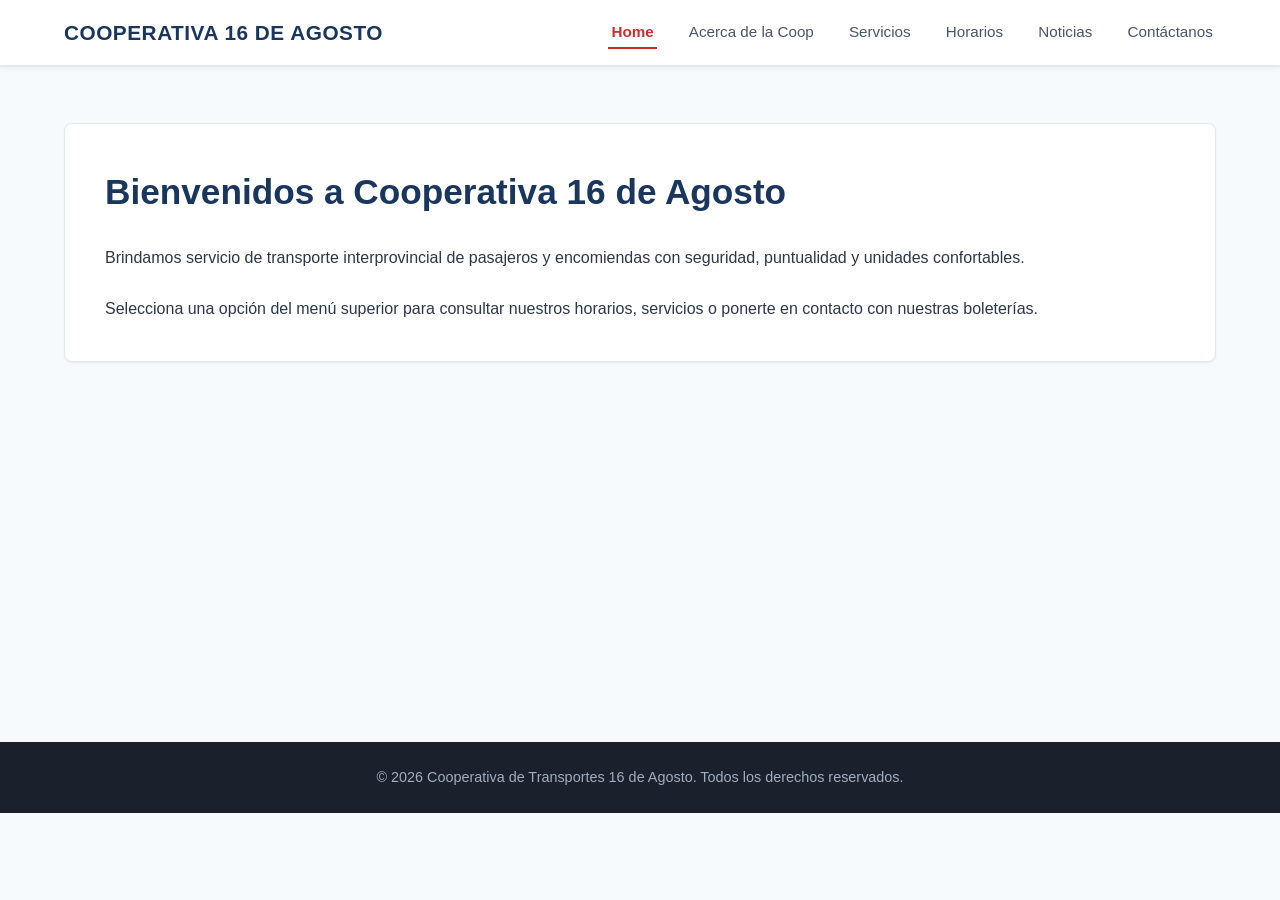
==== index.html @ feb8368e "primera version" ====
<!DOCTYPE html>
<html lang="es">
<head>
  <meta charset="UTF-8">
  <meta name="viewport" content="width=device-width, initial-scale=1.0">
  <title>Home | Cooperativa 16 de Agosto</title>
  <link rel="stylesheet" href="styles.css">
</head>
<body>

  <header class="barra-navegacion">
    <div class="contenedor nav-contenido">
      <div class="logo">
        <a href="index.html">COOPERATIVA 16 DE AGOSTO</a>
      </div>
      <nav class="menu-derecho">
        <ul>
          <li><a href="index.html" class="activo">Home</a></li>
          <li><a href="acerca.html">Acerca de la Coop</a></li>
          <li><a href="servicios.html">Servicios</a></li>
          <li><a href="horarios.html">Horarios</a></li>
          <li><a href="noticias.html">Noticias</a></li>
          <li><a href="contacto.html">Contáctanos</a></li>
        </ul>
      </nav>
    </div>
  </header>

  <main class="pagina-contenido">
    <div class="contenedor">
      <div class="tarjeta-blanca">
        <h1 class="titulo-pagina">Bienvenidos a Cooperativa 16 de Agosto</h1>
        <p>Brindamos servicio de transporte interprovincial de pasajeros y encomiendas con seguridad, puntualidad y unidades confortables.</p>
        <br>
        <p>Selecciona una opción del menú superior para consultar nuestros horarios, servicios o ponerte en contacto con nuestras boleterías.</p>
      </div>
    </div>
  </main>

  <footer>
    <div class="contenedor">
      <p>&copy; 2026 Cooperativa de Transportes 16 de Agosto. Todos los derechos reservados.</p>
    </div>
  </footer>

</body>
</html>
---- styles.css ----
* {
  margin: 0;
  padding: 0;
  box-sizing: border-box;
}

body {
  font-family: -apple-system, BlinkMacSystemFont, "Segoe UI", Roboto, Arial, sans-serif;
  color: #2d3748;
  background-color: #f7fafc;
  line-height: 1.6;
}

.contenedor {
  width: 90%;
  max-width: 1200px;
  margin: 0 auto;
}

/* Barra de navegación */
.barra-navegacion {
  background-color: #ffffff;
  border-bottom: 2px solid #e2e8f0;
  box-shadow: 0 2px 4px rgba(0, 0, 0, 0.04);
}

.nav-contenido {
  display: flex;
  justify-content: space-between;
  align-items: center;
  padding: 1rem 0;
}

.logo a {
  font-size: 1.3rem;
  font-weight: 800;
  color: #1a365d;
  text-decoration: none;
  letter-spacing: 0.5px;
}

.menu-derecho ul {
  display: flex;
  list-style: none;
  gap: 1.8rem;
  align-items: center;
}

.menu-derecho a {
  text-decoration: none;
  color: #4a5568;
  font-size: 0.95rem;
  font-weight: 500;
  padding: 0.4rem 0.2rem;
  border-bottom: 2px solid transparent;
  transition: all 0.2s ease;
}

.menu-derecho a:hover {
  color: #c53030;
}

/* Marca la pestaña en la que el usuario está ubicado */
.menu-derecho a.activo {
  color: #c53030;
  border-bottom: 2px solid #c53030;
  font-weight: 700;
}

/* Área de contenido de cada página */
.pagina-contenido {
  padding: 3.5rem 0;
  min-height: 75vh;
}

.titulo-pagina {
  font-size: 2.2rem;
  color: #1a365d;
  margin-bottom: 1.5rem;
}

.tarjeta-blanca {
  background: #ffffff;
  padding: 2.5rem;
  border-radius: 8px;
  border: 1px solid #e2e8f0;
  box-shadow: 0 1px 3px rgba(0, 0, 0, 0.05);
}

/* Estilo para tablas de horarios */
.tabla-horarios {
  width: 100%;
  border-collapse: collapse;
  margin-top: 1.5rem;
}

.tabla-horarios th, .tabla-horarios td {
  padding: 0.85rem;
  text-align: left;
  border-bottom: 1px solid #e2e8f0;
}

.tabla-horarios th {
  background-color: #edf2f7;
  color: #2d3748;
}

/* Footer */
footer {
  background-color: #1a202c;
  color: #a0aec0;
  text-align: center;
  padding: 1.5rem 0;
  font-size: 0.9rem;
}
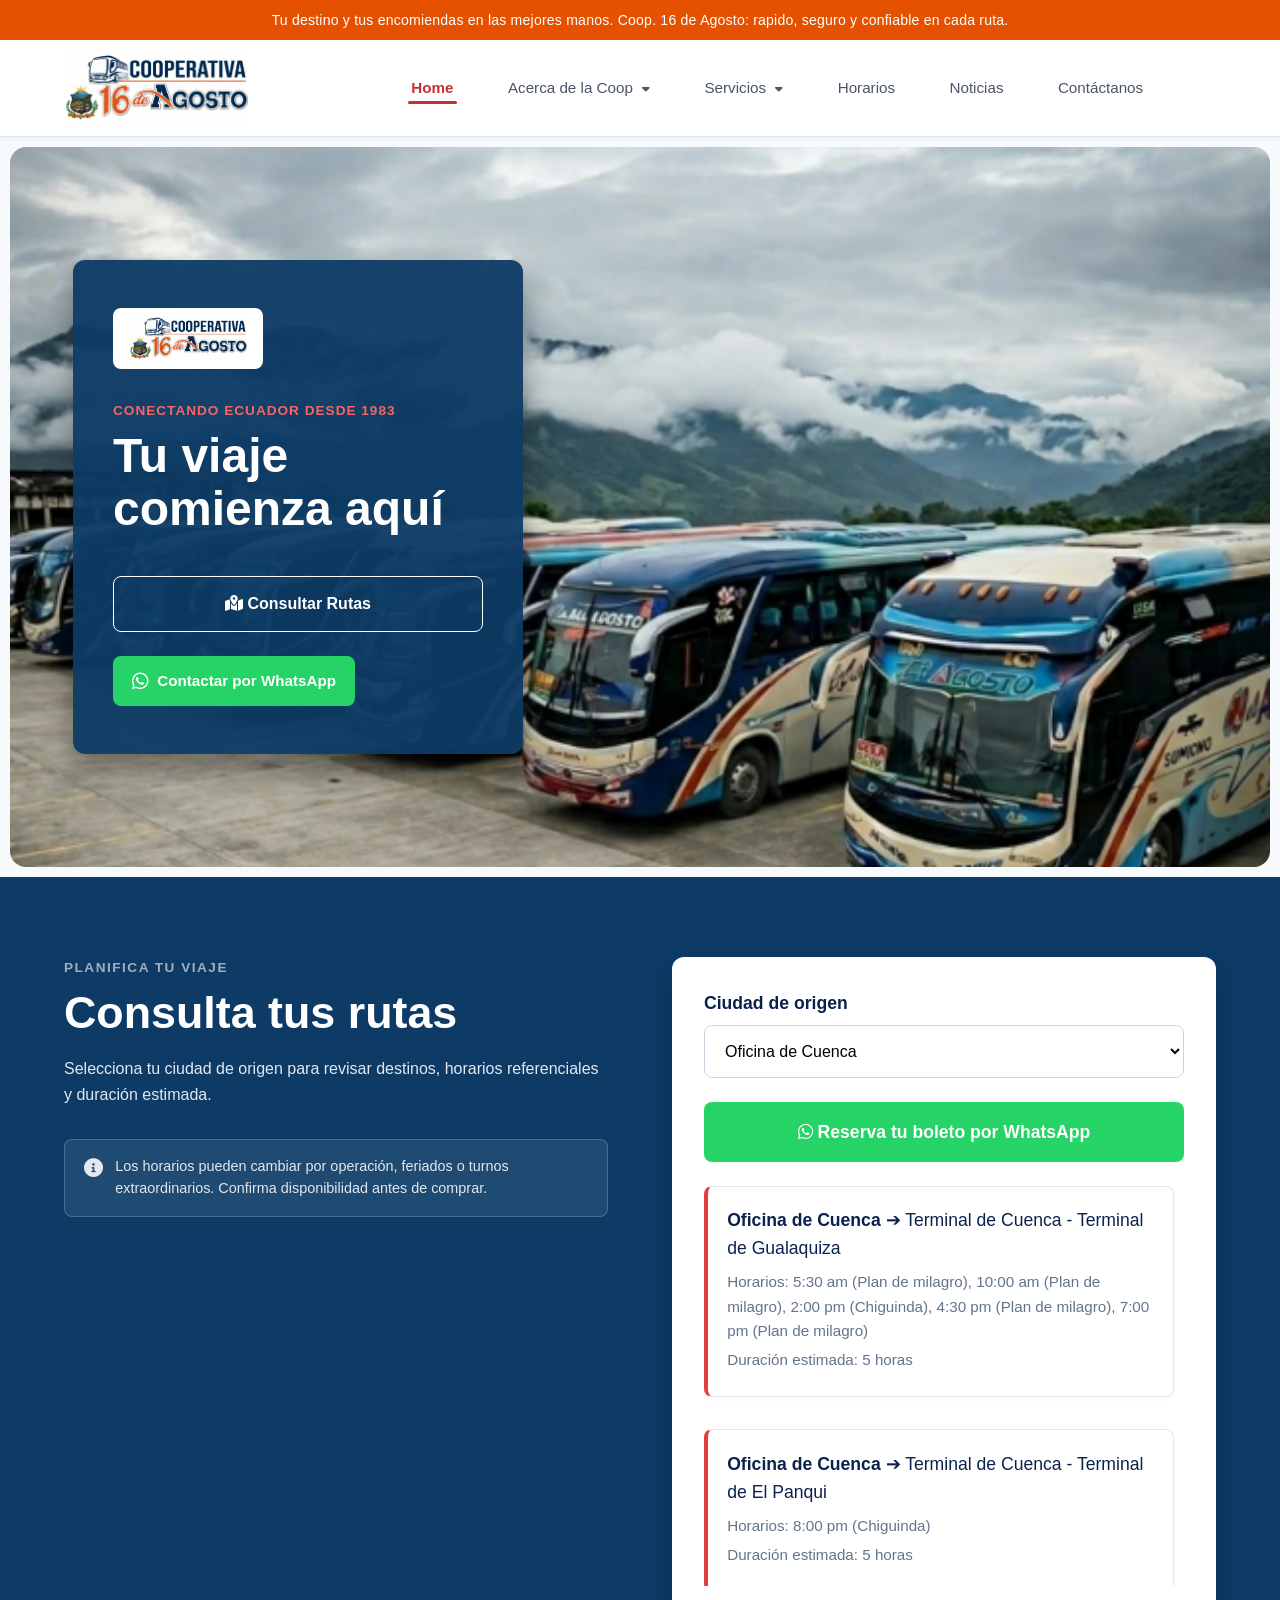
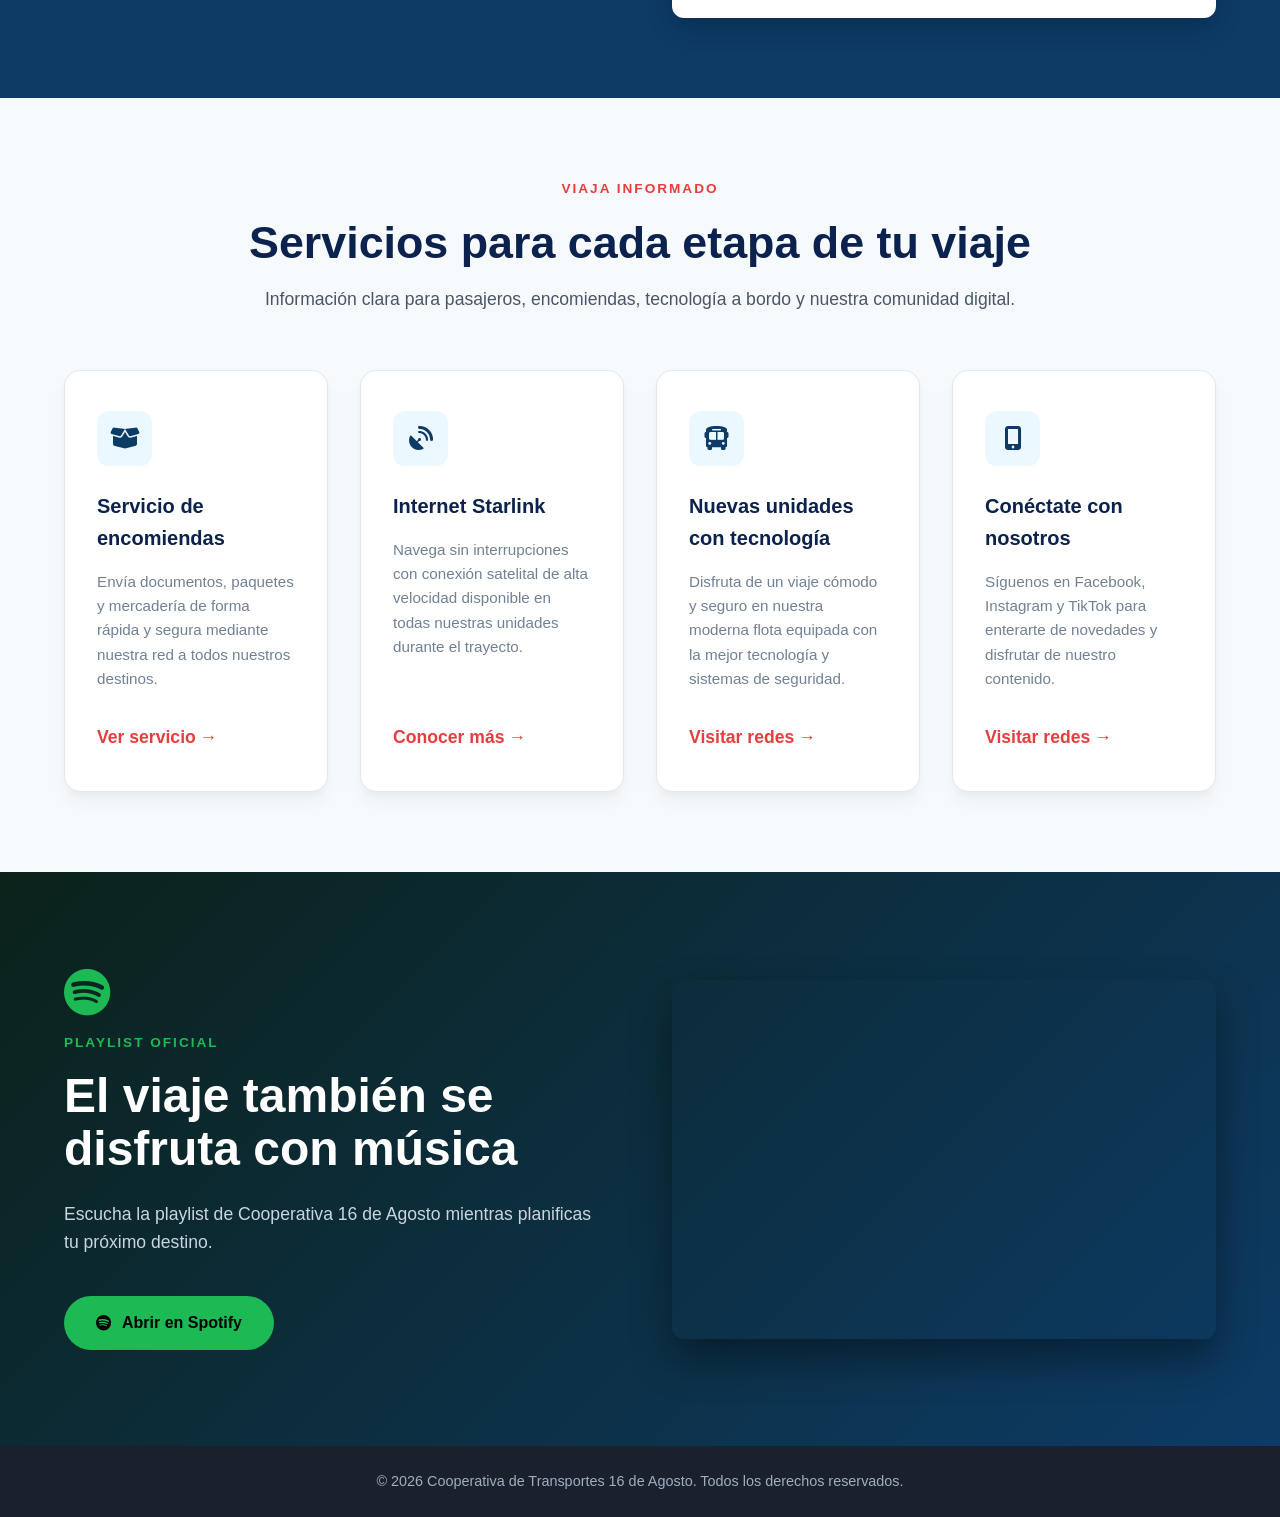
==== commit 650717f7: "Subiendo web completa" ====
--- a/index.html
+++ b/index.html
@@ -1,6 +1,8 @@
 <!DOCTYPE html>
 <html lang="es">
 <head>
+    <link rel="icon" type="image/png" href="img/favico 16 de agosto.png">
+  <link rel="stylesheet" href="https://cdnjs.cloudflare.com/ajax/libs/font-awesome/6.0.0/css/all.min.css">
   <meta charset="UTF-8">
   <meta name="viewport" content="width=device-width, initial-scale=1.0">
   <title>Home | Cooperativa 16 de Agosto</title>
@@ -8,34 +10,364 @@
 </head>
 <body>
 
-  <header class="barra-navegacion">
-    <div class="contenedor nav-contenido">
-      <div class="logo">
-        <a href="index.html">COOPERATIVA 16 DE AGOSTO</a>
-      </div>
-      <nav class="menu-derecho">
-        <ul>
-          <li><a href="index.html" class="activo">Home</a></li>
-          <li><a href="acerca.html">Acerca de la Coop</a></li>
-          <li><a href="servicios.html">Servicios</a></li>
-          <li><a href="horarios.html">Horarios</a></li>
-          <li><a href="noticias.html">Noticias</a></li>
-          <li><a href="contacto.html">Contáctanos</a></li>
-        </ul>
-      </nav>
+  <!-- ================= ENCABEZADO ================= -->
+  <header>
+    <!-- Bloque 1: Franja anaranjada con el lema -->
+    <div class="barra-lema">
+      <div class="contenedor">
+        <p>Tu destino y tus encomiendas en las mejores manos. Coop. 16 de Agosto: rapido, seguro y confiable en cada ruta.</p>
+      </div>
+    </div>
+
+    <!-- Bloque 2: Logotipo, botón celular y menú -->
+    <div class="barra-navegacion">
+      <div class="contenedor nav-contenido">
+        
+        <!-- Logotipo -->
+        <div class="marca">
+          <a href="index.html" class="enlace-marca">
+            <img src="img/logotipo 16 de agosto .png" alt="Logotipo Cooperativa 16 de Agosto" class="logo-img">
+          </a>
+        </div>
+
+        <!-- Botón de menú hamburguesa (Oculto en PC, visible en celular) -->
+        <button class="menu-hamburguesa" id="btn-menu">
+          <i class="fa-solid fa-bars"></i>
+        </button>
+        
+        <!-- Menú a la derecha -->
+        <nav class="menu-derecho">
+          <ul>
+            <li><a href="index.html" class="activo">Home</a></li>
+            
+            <li class="item-desplegable">
+              <a href="#">Acerca de la Coop <i class="fa-solid fa-caret-down" style="font-size: 0.8em; margin-left: 5px;"></i></a>
+              <ul class="sub-menu">
+                <li><a href="acerca.html">Nuestra historia</a></li>
+                <li><a href="redes.html">Nuestras redes sociales</a></li>
+              </ul>
+            </li>
+            
+            <li class="item-desplegable">
+              <a href="#">Servicios <i class="fa-solid fa-caret-down" style="font-size: 0.8em; margin-left: 5px;"></i></a>
+              <ul class="sub-menu">
+                <li><a href="encomiendas.html">Encomiendas</a></li>
+              </ul>
+            </li>
+
+            <li><a href="horarios.html">Horarios</a></li>
+            <li><a href="noticias.html">Noticias</a></li>
+            <li><a href="contacto.html">Contáctanos</a></li>
+          </ul>
+        </nav>
+
+      </div>
     </div>
   </header>
-
-  <main class="pagina-contenido">
+  <!-- ================= FIN DEL ENCABEZADO ================= -->
+
+  <!-- contenido de la pagina home -->
+
+
+<!-- contenido de la pagina home -->
+  <!-- Sección Hero (Fondo e imagen) -->
+  <section class="seccion-hero">
     <div class="contenedor">
-      <div class="tarjeta-blanca">
-        <h1 class="titulo-pagina">Bienvenidos a Cooperativa 16 de Agosto</h1>
-        <p>Brindamos servicio de transporte interprovincial de pasajeros y encomiendas con seguridad, puntualidad y unidades confortables.</p>
-        <br>
-        <p>Selecciona una opción del menú superior para consultar nuestros horarios, servicios o ponerte en contacto con nuestras boleterías.</p>
-      </div>
-    </div>
-  </main>
+      <div class="tarjeta-oscura">
+        <!-- Caja blanca con el logo -->
+        <div class="caja-logo">
+          <img src="img/logotipo 16 de agosto .png" alt="Logotipo Coop 16 de Agosto">
+        </div>
+        
+        <!-- Textos -->
+        <p class="texto-rojo">CONECTANDO ECUADOR DESDE 1983</p>
+        <h1 class="titulo-blanco">Tu viaje comienza aquí</h1>
+        
+        <!-- Botones -->
+         <div class="botones-accion">
+          
+          
+  <a href="horarios.html" class="boton-rutas">
+    <i class="fa-solid fa-map-location-dot"></i> Consultar Rutas
+  </a>
+  <a href="https://wa.me/+593939040601" class="boton-whatsapp" target="_blank">
+    <i class="fa-brands fa-whatsapp"></i> Contactar por WhatsApp
+  </a>
+</div>
+</section>
+
+<!-- SECCIÓN CONSULTA DE RUTAS -->
+  <section class="seccion-consulta">
+    <div class="contenedor fila-consulta">
+      
+      <!-- Columna Izquierda: Textos -->
+      <div class="columna-texto">
+        <p class="subtitulo-viaje">PLANIFICA TU VIAJE</p>
+        <h2 class="titulo-consulta">Consulta tus rutas</h2>
+        <p class="descripcion-consulta">Selecciona tu ciudad de origen para revisar destinos, horarios referenciales y duración estimada.</p>
+        
+        <div class="caja-alerta">
+          <i class="fa-solid fa-circle-info"></i>
+          <p>Los horarios pueden cambiar por operación, feriados o turnos extraordinarios. Confirma disponibilidad antes de comprar.</p>
+        </div>
+      </div>
+
+      <!-- Columna Derecha: Tarjeta Blanca Interactiva -->
+   <div class="columna-tarjeta">
+   <div class="tarjeta-blanca-rutas">
+    <label for="origen" class="label-origen">Ciudad de origen</label>
+    
+    <!-- Se añadieron los "value" cortos a cada opción -->
+    <select id="origen" class="select-origen">
+      <option value="cuenca">Oficina de Cuenca</option>
+      <option value="gualaquiza">Oficina de Gualaquiza</option>
+      <option value="gualaceo">Oficina de Gualaceo</option>
+      <option value="elpangui">Oficina de El pangui</option>
+      <option value="loja">Oficina de Loja</option>
+      <option value="limon">Oficina de Limon</option>
+      <option value="macas">Oficina de Macas</option>
+      <option value="sanjuanbosco">Oficina de San Juan Bosco</option>
+    </select>
+
+    <!-- Botón único de WhatsApp -->
+    <a href="https://wa.me/+593939040601" class="boton-reserva-wa" target="_blank">
+      <i class="fa-brands fa-whatsapp"></i> Reserva tu boleto por WhatsApp
+    </a>
+
+    <!-- Contenedor con Scroll para las rutas -->
+    <div class="lista-rutas-scroll">
+      
+      <!-- Se añadió data-origen="cuenca" para que coincida con el select -->
+      <div class="item-ruta" data-origen="cuenca">
+        <p class="ruta-destino"><strong>Oficina de Cuenca</strong> ➔ Terminal de Cuenca - Terminal de Gualaquiza</p>
+        <p class="ruta-detalle">Horarios: 5:30 am (Plan de milagro), 10:00 am (Plan de milagro), 2:00 pm (Chiguinda), 4:30 pm (Plan de milagro), 7:00 pm (Plan de milagro) </p>
+        <p class="ruta-detalle">Duración estimada: 5 horas</p>
+      </div>
+
+      <div class="item-ruta" data-origen="cuenca">
+        <p class="ruta-destino"><strong>Oficina de Cuenca</strong> ➔ Terminal de Cuenca - Terminal de El Panqui</p>
+        <p class="ruta-detalle">Horarios: 8:00 pm (Chiguinda) </p>
+        <p class="ruta-detalle">Duración estimada: 5 horas</p>
+      </div>
+
+      <div class="item-ruta" data-origen="gualaquiza">
+        <p class="ruta-destino"><strong>Oficina de Gualaquiza</strong> ➔ Terminal de Gualaquiza - Terminal de Cuenca </p>
+        <p class="ruta-detalle">Horarios: 1:30am (Chiguinda), 2:30 am (Plan de milagro), 7:00 am (Plan de milagro), 2:00 pm (Chiguinda), 8:00 pm (Plan de milagro), 10:00 pm (Chiguinda)</p>
+        <p class="ruta-detalle">Duración estimada: 5 horas</p>
+      </div>
+
+      <div class="item-ruta" data-origen="gualaquiza">
+        <p class="ruta-destino"><strong>Oficina de Gualaquiza</strong> ➔ Terminal de Gualaquiza - Terminal de Macas </p>
+        <p class="ruta-detalle">Horarios: 00:00 am, 8:30 am, 2:00 pm</p>
+        <p class="ruta-detalle">Duración estimada: 6 horas</p>
+      </div>
+
+      <div class="item-ruta" data-origen="gualaceo">
+        <p class="ruta-destino"><strong>Oficina de Gualaceo</strong> ➔ Terminal de Gualaceo - Terminal de Cuenca </p>
+        <p class="ruta-detalle">Horarios: 11:00 am, 3:00 pm, 5:30 pm, 8:00 pm</p>
+        <p class="ruta-detalle">Duración estimada: 5 horas</p>
+      </div>
+
+       <div class="item-ruta" data-origen="gualaceo">
+        <p class="ruta-destino"><strong>Oficina de Gualaceo</strong> ➔ Terminal de Gualaceo - Terminal de El Panqui </p>
+        <p class="ruta-detalle">Horarios: 9:00 pm</p>
+        <p class="ruta-detalle">Duración estimada: 6 horas</p>
+      </div>
+
+      <div class="item-ruta" data-origen="elpangui">
+        <p class="ruta-destino"><strong>Oficina de El pangui</strong> ➔ Terminal de El Pangui - Terminal de Cuenca </p>
+        <p class="ruta-detalle">Horarios: 1:30 am, 7:00 pm</p>
+        <p class="ruta-detalle">Duración estimada: 6 horas</p>
+      </div>
+
+
+      
+
+      <div class="item-ruta" data-origen="limon">
+        <p class="ruta-destino"><strong>Oficina de Limon</strong> ➔ Terminal de Limon - Terminal de Gualaquiza </p>
+        <p class="ruta-detalle">Horarios: 10:40 am, 5:00 pm, 8:30 pm</p>
+        <p class="ruta-detalle">Duración estimada: 3 horas</p>
+      </div>
+
+      <div class="item-ruta" data-origen="limon">
+        <p class="ruta-destino"><strong>Oficina de Limon</strong> ➔ Terminal de Limon - Terminal de Macas </p>
+        <p class="ruta-detalle">Horarios: 11:15 am, 5:00 pm, 3:00 am</p>
+        <p class="ruta-detalle">Duración estimada: 3 horas</p>
+      </div>
+
+      <div class="item-ruta" data-origen="loja">
+        <p class="ruta-destino"><strong>Oficina de Loja (Alianza con la Cariamanga)</strong> ➔ Terminal de Loja - Terminal de El Panqui </p>
+        <p class="ruta-detalle">Horarios: 10:30 pm</p>
+        <p class="ruta-detalle">Duración estimada: 4 horas</p>
+      </div>
+
+      <div class="item-ruta" data-origen="loja">
+        <p class="ruta-destino"><strong>Oficina de Loja (Alianza con la Cariamanga)</strong> ➔ Terminal de Loja - Terminal de Gualaquiza </p>
+        <p class="ruta-detalle">Horarios: 10:30 pm</p>
+        <p class="ruta-detalle">Duración estimada: 4 horas</p>
+      </div>
+
+      <div class="item-ruta" data-origen="loja">
+        <p class="ruta-destino"><strong>Oficina de Loja (Alianza con la Cariamanga)</strong> ➔ Terminal de Loja - Terminal de Cuenca </p>
+        <p class="ruta-detalle">Horarios: 20h50, 23h50</p>
+        <p class="ruta-detalle">Duración estimada: 9:30 horas</p>
+      </div>
+
+      <div class="item-ruta" data-origen="macas">
+        <p class="ruta-destino"><strong>Oficina de Macas</strong> ➔ Terminal de Macas - Terminal de Gualaquiza </p>
+        <p class="ruta-detalle">Horarios: 7:30 am, 2:00 pm, 5:20 pm</p>
+        <p class="ruta-detalle">Duración estimada: 6 horas</p>
+      </div>
+
+      <div class="item-ruta" data-origen="sanjuanbosco">
+        <p class="ruta-destino"><strong>Oficina de San Juan Bosco</strong> ➔ San Juan Bosco - Terminal de Gualaquiza </p>
+        <p class="ruta-detalle">Horarios: ----------</p>
+        <p class="ruta-detalle">Duración estimada: 1:30 horas</p>
+      </div>
+
+      <div class="item-ruta" data-origen="sanjuanbosco">
+        <p class="ruta-destino"><strong>Oficina de San Juan Bosco</strong> ➔ San Juan Bosco - Terminal de Cuenca </p>
+        <p class="ruta-detalle">Horarios: ----------</p>
+        <p class="ruta-detalle">Duración estimada: 3:00 horas</p>
+      </div>
+
+      <div class="item-ruta" data-origen="sanjuanbosco">
+        <p class="ruta-destino"><strong>Oficina de San Juan Bosco</strong> ➔ San Juan Bosco - Terminal de Macas </p>
+        <p class="ruta-detalle">Horarios: ----------</p>
+        <p class="ruta-detalle">Duración estimada: 3:30 horas</p>
+      </div>
+
+    </div>
+  </div>
+</div>
+
+<!-- SCRIPT OBLIGATORIO: Pega esto justo antes de cerrar tu etiqueta </body> -->
+<script>
+  document.addEventListener("DOMContentLoaded", function() {
+    const selectOrigen = document.getElementById("origen");
+    const rutas = document.querySelectorAll(".item-ruta");
+
+    function filtrarRutas() {
+      const origenSeleccionado = selectOrigen.value;
+
+      rutas.forEach(ruta => {
+        if (ruta.getAttribute("data-origen") === origenSeleccionado) {
+          ruta.style.display = "block"; // Muestra si coincide
+        } else {
+          ruta.style.display = "none";  // Oculta si no coincide
+        }
+      });
+    }
+
+    // Escucha cada vez que el usuario cambia la opción
+    selectOrigen.addEventListener("change", filtrarRutas);
+
+    // Ejecuta el filtro inmediatamente al cargar la página
+    filtrarRutas();
+  });
+</script>
+            
+
+
+          </div>
+        </div>
+      </div>
+
+    </div>
+  </section>
+
+
+
+
+ <!-- ================= SECCIÓN SERVICIOS (VIAJA INFORMADO) ================= -->
+<section class="seccion-servicios">
+  <div class="contenedor">
+    <!-- Encabezado de la sección -->
+    <div class="cabecera-servicios">
+      <p class="subtitulo-rojo">VIAJA INFORMADO</p>
+      <h2 class="titulo-servicios">Servicios para cada etapa de tu viaje</h2>
+      <p class="descripcion-servicios">Información clara para pasajeros, encomiendas, tecnología a bordo y nuestra comunidad digital.</p>
+    </div>
+
+    <!-- Cuadrícula de tarjetas -->
+    <div class="grid-servicios">
+      
+      <!-- Tarjeta 1: Encomiendas -->
+      <div class="tarjeta-servicio">
+        <div class="icono-servicio"><i class="fa-solid fa-box-open"></i></div>
+        <h3>Servicio de encomiendas</h3>
+        <p>Envía documentos, paquetes y mercadería de forma rápida y segura mediante nuestra red a todos nuestros destinos.</p>
+        <a href="encomiendas.html" class="boton-rojo-servicio">Ver servicio</a>
+    
+      </div>
+
+      <!-- Tarjeta 2: Starlink -->
+      <div class="tarjeta-servicio">
+        <div class="icono-servicio"><i class="fa-solid fa-satellite-dish"></i></div>
+        <h3>Internet Starlink</h3>
+        <p>Navega sin interrupciones con conexión satelital de alta velocidad disponible en todas nuestras unidades durante el trayecto.</p>
+        
+        <a href="noticias.html#noticia-starlink" class="boton-rojo-servicio">Conocer más</a>
+      </div>
+
+      <!-- Tarjeta 3: Nuevas Unidades (Movida aquí) -->
+      <div class="tarjeta-servicio">
+        <div class="icono-servicio"><i class="fa-solid fa-bus"></i></div>
+        <h3>Nuevas unidades con tecnología</h3>
+        <p>Disfruta de un viaje cómodo y seguro en nuestra moderna flota equipada con la mejor tecnología y sistemas de seguridad.</p>
+         <a href="noticias.html#noticia-unidades" class="boton-rojo-servicio">Visitar redes</a>
+        
+      </div>
+
+      <!-- Tarjeta 4: Redes Sociales (Nueva) -->
+      <div class="tarjeta-servicio">
+        <div class="icono-servicio"><i class="fa-solid fa-mobile-screen-button"></i></div>
+        <h3>Conéctate con nosotros</h3>
+        <p>Síguenos en Facebook, Instagram y TikTok para enterarte de novedades y disfrutar de nuestro contenido.</p>
+       
+        <a href="redes.html" class="boton-rojo-servicio">Visitar redes</a>
+
+    
+      </div>
+
+    </div>
+  </div>
+</section>
+
+
+<!-- ================= SECCIÓN SPOTIFY ================= -->
+<section class="seccion-spotify">
+  <div class="contenedor fila-spotify">
+    
+    <!-- Columna Izquierda: Textos y Botón -->
+    <div class="columna-texto-spotify">
+      <div class="icono-spotify-logo">
+        <i class="fa-brands fa-spotify"></i>
+      </div>
+      <p class="subtitulo-spotify">PLAYLIST OFICIAL</p>
+      <h2 class="titulo-spotify">El viaje también se disfruta con música</h2>
+      <p class="descripcion-spotify">Escucha la playlist de Cooperativa 16 de Agosto mientras planificas tu próximo destino.</p>
+      
+      <!-- Botón que abre la app de Spotify con tu enlace -->
+      <a href="https://open.spotify.com/playlist/7rHKawb6hHMxAVEXjq1lJp?si=BYV1knT6TQ6KBLG0qXdbyA&utm_source=whatsapp&pi=he08XvxWTeC04" class="boton-spotify" target="_blank">
+        <i class="fa-brands fa-spotify"></i> Abrir en Spotify
+      </a>
+    </div>
+
+    <!-- Columna Derecha: Reproductor Integrado con tu Playlist -->
+    <div class="columna-reproductor">
+      <iframe style="border-radius:12px" src="https://open.spotify.com/embed/playlist/7rHKawb6hHMxAVEXjq1lJp?utm_source=generator" width="100%" height="352" frameBorder="0" allowfullscreen="" allow="autoplay; clipboard-write; encrypted-media; fullscreen; picture-in-picture" loading="lazy"></iframe>
+    </div>
+  </div>
+</section>
+
+  </div>
+</section>
+
+
+
+
+  <!-- pie de pagina ) -->
 
   <footer>
     <div class="contenedor">
@@ -43,5 +375,39 @@
     </div>
   </footer>
 
+
+
+
+ 
+
+  <!-- Script para el Menú Hamburguesa y Submenús -->
+  <script>
+    // 1. Lógica del menú hamburguesa principal
+    const btnMenu = document.getElementById('btn-menu');
+    const menu = document.querySelector('.menu-derecho ul'); // Aseguramos que seleccione la lista correcta
+
+    btnMenu.addEventListener('click', () => {
+      menu.classList.toggle('mostrar-menu');
+    });
+
+    // 2. NUEVO: Lógica de los submenús (Acerca de, Servicios)
+    const enlacesDesplegables = document.querySelectorAll('.item-desplegable > a');
+
+    enlacesDesplegables.forEach(enlace => {
+      enlace.addEventListener('click', function(e) {
+        // Esto evita que al tocar el link con "#" la pantalla salte hacia arriba
+        e.preventDefault(); 
+        
+        // Busca la sub-lista que le pertenece a este botón
+        const subMenu = this.nextElementSibling;
+        
+        // La muestra o la oculta
+        subMenu.classList.toggle('mostrar-submenu');
+      });
+    });
+  </script>
+
+
+
 </body>
 </html>
--- a/styles.css
+++ b/styles.css
@@ -17,32 +17,66 @@
   margin: 0 auto;
 }
 
-/* Barra de navegación */
+/* =========================================
+   BLOQUE 1: Franja Anaranjada con el Lema
+   ========================================= */
+.barra-lema {
+  background-color: #e65100; /* Color anaranjado */
+  color: #ffffff;
+  text-align: center;
+  padding: 0.55rem 1rem;
+  font-size: 0.88rem;
+  font-weight: 500;
+  letter-spacing: 0.2px;
+}
+
+/* =========================================
+   BLOQUE 2: Barra de Navegación Blanca
+   ========================================= */
 .barra-navegacion {
   background-color: #ffffff;
-  border-bottom: 2px solid #e2e8f0;
+  border-bottom: 1px solid #e2e8f0;
   box-shadow: 0 2px 4px rgba(0, 0, 0, 0.04);
+  position: sticky;
+  top: 0;
+  z-index: 1000;
 }
 
 .nav-contenido {
   display: flex;
-  justify-content: space-between;
+  justify-content: flex-start; /* Agrupa los elementos a la izquierda */
+  gap: 160px; /* Ajusta este número si quieres el menú más cerca o más lejos */
   align-items: center;
-  padding: 1rem 0;
-}
-
-.logo a {
-  font-size: 1.3rem;
-  font-weight: 800;
-  color: #1a365d;
+  padding: 0.8rem 0;
+}
+
+
+/* Logotipo + Nombre de la empresa a la izquierda */
+.marca .enlace-marca {
+  display: flex;
+  align-items: center;
+  gap: 1rem;
   text-decoration: none;
+}
+
+.logo-img {
+  height: 70px; /* Aumentamos de 48px a 70px */
+  width: auto;
+  object-fit: contain;
+}
+
+.nombre-coop {
+  font-size: 1.35rem;
+  font-weight: 900;
+  color: #0d3b66; /* Azul marino oscuro */
   letter-spacing: 0.5px;
 }
 
+/* Menú de enlaces a la derecha */
 .menu-derecho ul {
   display: flex;
   list-style: none;
-  gap: 1.8rem;
+  gap: 3rem;
   align-items: center;
 }
 
@@ -51,23 +85,35 @@
   color: #4a5568;
   font-size: 0.95rem;
   font-weight: 500;
-  padding: 0.4rem 0.2rem;
-  border-bottom: 2px solid transparent;
+  padding: 0.5rem 0.2rem;
   transition: all 0.2s ease;
-}
-
-.menu-derecho a:hover {
-  color: #c53030;
-}
-
-/* Marca la pestaña en la que el usuario está ubicado */
+  position: relative;
+}
+
+/* Efecto hover y enlace activo en Rojo con subrayado */
+.menu-derecho a:hover,
 .menu-derecho a.activo {
-  color: #c53030;
-  border-bottom: 2px solid #c53030;
+  color: #c53030; /* Rojo */
   font-weight: 700;
 }
 
-/* Área de contenido de cada página */
+.menu-derecho a.activo::after {
+  content: "";
+  position: absolute;
+  bottom: 0;
+  left: 0;
+  width: 100%;
+  height: 3px;
+  background-color: #c53030; /* Subrayado rojo */
+  border-radius: 2px;
+}
+
+
+
+
+/* =========================================
+   Contenido y Secciones
+   ========================================= */
 .pagina-contenido {
   padding: 3.5rem 0;
   min-height: 75vh;
@@ -87,7 +133,7 @@
   box-shadow: 0 1px 3px rgba(0, 0, 0, 0.05);
 }
 
-/* Estilo para tablas de horarios */
+/* Tabla para la página de horarios */
 .tabla-horarios {
   width: 100%;
   border-collapse: collapse;
@@ -112,4 +158,1815 @@
   text-align: center;
   padding: 1.5rem 0;
   font-size: 0.9rem;
-}+}
+
+
+
+
+
+
+/* Ocultar el botón en computadoras */
+.menu-hamburguesa {
+  display: none;
+  background: none;
+  border: none;
+  font-size: 2rem;
+  color: #0b224e;
+  cursor: pointer;
+}
+
+
+
+/* =========================================
+   SECCIÓN HERO (Fondo y Tarjeta Principal)
+   ========================================= */
+   
+.seccion-hero {
+  /* Imagen de fondo */
+  background-image: url('img/full buses fondo.png');
+  background-size: cover; 
+  background-position: center;
+  background-repeat: no-repeat;
+  
+  /* 1. Solución para que ruede hacia abajo con el resto de la página */
+  background-attachment: scroll; 
+
+  /* 2. Efecto de "cuadro" al límite de la pantalla */
+  margin: 10px; /* Crea el margen sutil alrededor de toda la imagen */
+  border-radius: 16px; /* Redondea las esquinas del cuadro de fondo */
+  overflow: hidden; /* Asegura que la imagen no se salga de las curvas */
+  
+  /* 3. Escala y alineación interna */
+  min-height: 80vh; 
+  display: flex;
+  align-items: center;
+}
+  
+
+.tarjeta-oscura {
+  background-color: rgba(13, 59, 102, 0.95); /* Azul oscuro de la marca casi sólido */
+  padding: 3rem 2.5rem;
+  border-radius: 12px;
+  max-width: 450px;
+  box-shadow: 0 15px 30px rgba(0,0,0,0.4);
+}
+
+.caja-logo {
+  background-color: #ffffff;
+  display: inline-block;
+  padding: 8px 16px;
+  border-radius: 8px;
+  margin-bottom: 1.5rem;
+}
+
+.caja-logo img {
+  height: 45px;
+  width: auto;
+  display: block;
+}
+
+.texto-rojo {
+  color: #f56565; /* Letra roja */
+  font-weight: 700;
+  font-size: 0.85rem;
+  letter-spacing: 1px;
+  margin-bottom: 0.5rem;
+}
+
+.titulo-blanco {
+  color: #ffffff;
+  font-size: 3rem;
+  line-height: 1.1;
+  margin-bottom: 2.5rem;
+}
+
+.botones-accion {
+  display: flex;
+  flex-direction: column; /* Coloca un botón debajo del otro */
+  gap: 1rem;
+}
+
+.boton-rutas {
+  background-color: transparent;
+  color: #ffffff;
+  text-align: center;
+  padding: 0.9rem;
+  border: 1px solid #ffffff;
+  border-radius: 8px;
+  text-decoration: none;
+  font-weight: 600;
+  transition: 0.2s;
+}
+
+.boton-rutas:hover {
+  background-color: #ffffff;
+  color: #0d3b66;
+}
+
+.boton-whatsapp {
+  background-color: #25D366; /* Verde oficial de WhatsApp */
+  color: #ffffff;
+  text-align: center;
+  padding: 0.9rem;
+  border-radius: 8px;
+  text-decoration: none;
+  font-weight: 600;
+  transition: 0.2s;
+}
+
+.boton-whatsapp:hover {
+  background-color: #1ebe57;
+}
+
+/* =========================================
+   SECCIÓN CONSULTA DE RUTAS
+   ========================================= */
+.seccion-consulta {
+  background-color: #0d3b66; /* Azul oscuro corporativo */
+  padding: 5rem 0;
+  color: #ffffff;
+}
+
+.fila-consulta {
+  display: flex;
+  justify-content: space-between;
+  align-items: flex-start;
+  gap: 4rem;
+  flex-wrap: wrap;
+}
+
+.columna-texto {
+  flex: 1;
+  min-width: 300px;
+}
+
+.subtitulo-viaje {
+  font-size: 0.85rem;
+  font-weight: 700;
+  letter-spacing: 1.5px;
+  color: #a0aec0;
+  margin-bottom: 0.5rem;
+}
+
+.titulo-consulta {
+  font-size: 2.8rem;
+  font-weight: 800;
+  margin-bottom: 1rem;
+  line-height: 1.2;
+}
+
+.descripcion-consulta {
+  font-size: 1rem;
+  margin-bottom: 2rem;
+  color: #e2e8f0;
+}
+
+.caja-alerta {
+  background-color: rgba(255, 255, 255, 0.08);
+  border: 1px solid rgba(255, 255, 255, 0.2);
+  border-radius: 8px;
+  padding: 1rem 1.2rem;
+  display: flex;
+  gap: 12px;
+  font-size: 0.9rem;
+  line-height: 1.5;
+  color: #e2e8f0;
+}
+
+.caja-alerta i {
+  font-size: 1.2rem;
+  margin-top: 2px;
+}
+
+/* --- Tarjeta Blanca Derecha --- */
+.columna-tarjeta {
+  flex: 1;
+  min-width: 320px;
+  max-width: 650px;
+}
+
+.tarjeta-blanca-rutas {
+  background-color: #ffffff;
+  border-radius: 12px;
+  padding: 2rem;
+  box-shadow: 0 10px 25px rgba(0,0,0,0.2);
+  color: #2d3748;
+}
+
+.label-origen {
+  display: block;
+  font-size: 0.9rem;
+  font-weight: 700;
+  margin-bottom: 0.5rem;
+  color: #1a202c;
+}
+
+.select-origen {
+  width: 100%;
+  padding: 0.8rem;
+  border: 1px solid #cbd5e0;
+  border-radius: 6px;
+  font-size: 1rem;
+  margin-bottom: 1.5rem;
+  outline: none;
+  font-family: inherit;
+}
+
+/* Botón Exclusivo de WhatsApp */
+.boton-reserva-wa {
+  display: flex;
+  justify-content: center;
+  align-items: center;
+  gap: 10px;
+  background-color: #25D366;
+  color: #ffffff;
+  padding: 0.9rem;
+  border-radius: 6px;
+  text-decoration: none;
+  font-weight: 700;
+  font-size: 1rem;
+  margin-bottom: 1.5rem;
+  transition: 0.2s;
+  width: 100%;
+}
+
+.boton-reserva-wa:hover {
+  background-color: #1ebe57;
+}
+
+/* Contenedor con Scroll para la lista */
+.lista-rutas-scroll {
+  max-height: 300px; /* Altura máxima antes de que aparezca el scroll */
+  overflow-y: auto;  /* Activa el scroll vertical */
+  padding-right: 10px;
+  display: flex;
+  flex-direction: column;
+  gap: 1rem;
+}
+
+/* Personalización del diseño del Scrollbar */
+.lista-rutas-scroll::-webkit-scrollbar {
+  width: 6px;
+}
+.lista-rutas-scroll::-webkit-scrollbar-track {
+  background: #f7fafc; 
+  border-radius: 10px;
+}
+.lista-rutas-scroll::-webkit-scrollbar-thumb {
+  background: #cbd5e0; 
+  border-radius: 10px;
+}
+
+.item-ruta {
+  border: 1px solid #e2e8f0;
+  border-radius: 8px;
+  padding: 1.2rem;
+  background-color: #f7fafc;
+}
+
+.ruta-destino {
+  font-size: 0.95rem;
+  margin-bottom: 0.5rem;
+  color: #2d3748;
+}
+
+.ruta-detalle {
+  font-size: 0.85rem;
+  color: #718096;
+  margin-bottom: 0.2rem;
+}
+
+.columna-servicios {
+  flex: 0 0 240px; /* Tamaño fijo reducido */
+  min-width: 200px; /* Anula el límite ancho anterior */
+  max-width: 240px; /* Obliga a mantener el tamaño pequeño */
+  background-color: #e2e8f0; 
+  padding: 2rem 1.5rem; /* Menos espacio en blanco adentro */
+  border-radius: 12px;
+  border-left: 5px solid #e53e3e; 
+  align-self: flex-start; /* Evita que el cuadro se estire hacia abajo */
+}
+
+
+.columna-futuro {
+  flex: 1; 
+  min-width: 320px;
+}
+
+
+
+/* =========================================
+   SECCIÓN SERVICIOS (VIAJA INFORMADO)
+   ========================================= */
+.seccion-servicios {
+  background-color: #f7fafc; /* Fondo gris/azulado muy claro como en la imagen */
+  padding: 5rem 0;
+  text-align: center;
+}
+
+.cabecera-servicios {
+  margin-bottom: 3.5rem;
+}
+
+.subtitulo-rojo {
+  color: #e53e3e; /* Rojo vibrante */
+  font-size: 0.85rem;
+  font-weight: 800;
+  text-transform: uppercase;
+  letter-spacing: 2px;
+  margin-bottom: 1rem;
+}
+
+.titulo-servicios {
+  color: #0b224e; /* Azul oscuro corporativo */
+  font-size: 2.8rem;
+  font-weight: 900;
+  margin-bottom: 1rem;
+  line-height: 1.2;
+}
+
+.descripcion-servicios {
+  color: #4a5568;
+  font-size: 1.1rem;
+}
+
+/* Sistema de cuadrícula para las 4 tarjetas */
+.grid-servicios {
+  display: grid;
+  grid-template-columns: repeat(auto-fit, minmax(250px, 1fr));
+  gap: 2rem;
+  text-align: left; /* Alinea el texto de cada tarjeta a la izquierda */
+}
+
+/* Diseño individual de cada cuadro blanco */
+.tarjeta-servicio {
+  background-color: #ffffff;
+  border-radius: 16px; /* Bordes bien redondeados */
+  padding: 2.5rem 2rem;
+  border: 1px solid #e2e8f0;
+  box-shadow: 0 4px 6px rgba(0, 0, 0, 0.02), 0 10px 15px rgba(0, 0, 0, 0.04);
+  display: flex;
+  flex-direction: column;
+  transition: transform 0.2s ease, box-shadow 0.2s ease;
+}
+
+.tarjeta-servicio:hover {
+  transform: translateY(-5px); /* Efecto sutil de salto al pasar el mouse */
+  box-shadow: 0 10px 20px rgba(0, 0, 0, 0.08);
+}
+
+/* Cuadrito de color para los iconos */
+.icono-servicio {
+  background-color: #ebf8ff; /* Fondo celeste claro */
+  color: #0d3b66; /* Color del icono */
+  width: 55px;
+  height: 55px;
+  border-radius: 12px;
+  display: flex;
+  justify-content: center;
+  align-items: center;
+  font-size: 1.5rem;
+  margin-bottom: 1.5rem;
+}
+
+.tarjeta-servicio h3 {
+  color: #0b224e;
+  font-size: 1.25rem;
+  margin-bottom: 1rem;
+  font-weight: 600;
+}
+
+.tarjeta-servicio p {
+  color: #718096;
+  font-size: 0.95rem;
+  line-height: 1.6;
+  margin-bottom: 2rem;
+  flex-grow: 1; /* Empuja el enlace siempre hacia abajo */
+}
+
+/* =========================================
+   BOTONES ROJOS (Texto grueso con flecha inyectada)
+   ========================================= */
+.boton-rojo-servicio {
+  background-color: transparent; 
+  color: #e53e3e; 
+  font-weight: 900; 
+  font-size: 1.1rem;
+  text-decoration: none;
+  display: inline-block;
+  padding: 0;
+  transition: all 0.3s ease;
+  box-shadow: none;
+}
+
+/* Inyecta la flecha al final del texto */
+.boton-rojo-servicio::after {
+  content: " \2192"; 
+  display: inline-block;
+  margin-left: 4px;
+  transition: transform 0.3s ease; /* Anima solo el movimiento de la flecha */
+}
+
+/* Cambia el color del texto al interactuar */
+.boton-rojo-servicio:hover {
+  color: #c53030; 
+  background-color: transparent;
+}
+
+/* Desliza la flecha hacia la derecha al interactuar */
+.boton-rojo-servicio:hover::after {
+  transform: translateX(8px); 
+}
+
+/* =========================================
+   SECCIÓN SPOTIFY
+   ========================================= */
+.seccion-spotify {
+  /* Fondo degradado: de un verde muy oscuro (estilo Spotify) hacia tu azul corporativo */
+  background: linear-gradient(135deg, #0b221a 0%, #0d3b66 100%); 
+  padding: 6rem 0;
+  color: #ffffff;
+}
+
+.fila-spotify {
+  display: flex;
+  justify-content: space-between;
+  align-items: center; /* Centra el texto y el reproductor verticalmente */
+  gap: 4rem;
+  flex-wrap: wrap;
+}
+
+.columna-texto-spotify {
+  flex: 1;
+  min-width: 300px;
+}
+
+.icono-spotify-logo i {
+  color: #1DB954; /* Verde oficial de Spotify */
+  font-size: 3rem;
+  margin-bottom: 1rem;
+}
+
+.subtitulo-spotify {
+  color: #1DB954;
+  font-size: 0.85rem;
+  font-weight: 800;
+  letter-spacing: 2px;
+  margin-bottom: 1rem;
+  text-transform: uppercase;
+}
+
+.titulo-spotify {
+  font-size: 3rem;
+  font-weight: 900;
+  line-height: 1.1;
+  margin-bottom: 1.5rem;
+}
+
+.descripcion-spotify {
+  font-size: 1.1rem;
+  color: #cbd5e0;
+  margin-bottom: 2.5rem;
+  line-height: 1.6;
+}
+
+/* Botón estilo píldora de Spotify */
+.boton-spotify {
+  background-color: #1DB954;
+  color: #000000;
+  font-weight: 800;
+  text-decoration: none;
+  padding: 0.9rem 2rem;
+  border-radius: 50px; 
+  display: inline-flex;
+  align-items: center;
+  gap: 10px;
+  font-size: 1rem;
+  transition: all 0.2s ease;
+}
+
+.boton-spotify:hover {
+  background-color: #1ed760; /* Verde más brillante al pasar el mouse */
+  transform: scale(1.05); /* Efecto de crecimiento característico de Spotify */
+}
+
+.columna-reproductor {
+  flex: 1;
+  min-width: 320px;
+  max-width: 550px; /* Controla el ancho máximo del reproductor */
+  box-shadow: 0 20px 40px rgba(0,0,0,0.4); /* Sombra para darle profundidad */
+  border-radius: 12px;
+}
+
+
+
+
+
+
+/* =========================================
+   PÁGINA: ACERCA DE LA COOP (HISTORIA)
+   ========================================= */
+.seccion-historia {
+  padding: 6rem 0;
+  background-color: #ffffff;
+}
+
+.layout-historia {
+  display: flex;
+  gap: 5rem; /* Espacio grande entre las fotos y el texto */
+  align-items: flex-start; /* Crucial para que funcione el efecto pegajoso */
+  flex-wrap: wrap; 
+}
+
+
+
+
+
+/* Columna Izquierda (Fotos) */
+.columna-imagenes {
+  flex: 1;
+  min-width: 320px;
+  display: flex;
+  flex-direction: column;
+  gap: 2rem; /* Espacio entre una foto y la de abajo */
+}
+
+
+.img-historia {
+  width: 80%; /* Reduce el ancho (puedes bajarlo a 70% o 60% si lo quieres más pequeño) */
+  max-height: 350px; /* Pone un límite de altura para que no se vea tan gigante hacia abajo */
+  object-fit: cover; /* Recorta los bordes sobrantes para que no se deforme ni se aplaste */
+  display: block; 
+  margin: 0 auto; /* Centra la imagen dentro de su columna */
+  
+  border-radius: 12px;
+  box-shadow: 0 10px 25px rgba(0,0,0,0.15); 
+  transition: transform 0.3s ease;
+}
+
+.img-historia:hover {
+  transform: scale(1.02); 
+}
+
+
+/* Columna Derecha (Texto) */
+.columna-texto {
+  flex: 1;
+  min-width: 320px;
+}
+
+/* Efecto Sticky: El texto se pega a 100px del techo al hacer scroll */
+.texto-pegajoso {
+  position: sticky;
+  top: 100px; 
+}
+
+.etiqueta-historia {
+  color: #e53e3e; /* Rojo vibrante */
+  font-weight: 800;
+  letter-spacing: 2px;
+  font-size: 0.95rem;
+  margin-bottom: 1rem;
+}
+
+.titulo-historia {
+  color: #0b224e; /* Azul corporativo */
+  font-size: 3rem;
+  line-height: 1.15;
+  font-weight: 900;
+  margin-bottom: 2rem;
+}
+
+.parrafo-historia {
+  color: #4a5568;
+  font-size: 1.15rem;
+  line-height: 1.7;
+  margin-bottom: 1.5rem;
+  text-align: justify; /* Hace que el bloque de texto se vea muy ordenado */
+}
+
+.parrafo-historia strong {
+  color: #0b224e;
+}
+
+
+
+
+
+
+
+
+
+/* =========================================
+   MENÚ DESPLEGABLE (DROPDOWN)
+   ========================================= */
+.item-desplegable {
+  position: relative;
+}
+
+/* Diseño del cuadro blanco del submenú */
+.sub-menu {
+  position: absolute;
+  top: 100%; 
+  left: 0;
+  background-color: #ffffff;
+  min-width: 240px; 
+  box-shadow: 0 8px 16px rgba(0, 0, 0, 0.1); 
+  border-radius: 4px;
+  border-top: 3px solid #e53e3e; 
+  
+  opacity: 0;
+  visibility: hidden;
+  transform: translateY(10px);
+  transition: all 0.3s ease;
+  z-index: 1000; 
+  
+  padding: 0.5rem 0;
+  list-style: none;
+  
+  /* Estas líneas juntan los elementos */
+  display: flex;
+  flex-direction: column;
+  gap: 0 !important; 
+}
+
+/* Mostrar el submenú al pasar el mouse */
+.item-desplegable:hover .sub-menu {
+  opacity: 1;
+  visibility: visible;
+  transform: translateY(0);
+}
+
+/* Quitar márgenes extra de los elementos de la lista */
+.sub-menu li {
+  display: block; 
+  margin: 0 !important; 
+  padding: 0 !important; 
+}
+
+/* Diseño del texto dentro del submenú */
+.sub-menu li a {
+  color: #0b224e !important; 
+  padding: 12px 20px !important;
+  font-size: 0.95rem;
+  font-weight: 500;
+  display: block;
+  transition: background-color 0.2s;
+  border: none !important; 
+}
+
+.sub-menu li a:hover {
+  background-color: #f7fafc; 
+  color: #e53e3e !important; 
+}
+
+
+/* Diseño del cuadro blanco del submenú */
+.sub-menu {
+  position: absolute;
+  top: 100%; /* Se coloca justo debajo del texto principal */
+  left: 0;
+  background-color: #ffffff;
+  min-width: 240px; /* Ancho del cuadro blanco */
+  box-shadow: 0 8px 16px rgba(0, 0, 0, 0.1); /* Sombra elegante */
+  border-radius: 4px;
+  border-top: 3px solid #e53e3e; /* Línea roja superior para combinar con tu diseño */
+  
+  /* Oculto por defecto con transición suave */
+  opacity: 0;
+  visibility: hidden;
+  transform: translateY(10px);
+  transition: all 0.3s ease;
+  z-index: 1000; /* Asegura que flote sobre el resto de la página */
+  
+  padding: 0.5rem 0;
+  list-style: none;
+
+  /* 👇 AGREGA ESTAS DOS LÍNEAS AQUÍ 👇 */
+  display: flex;
+  flex-direction: column;
+}
+
+/* =========================================
+   PÁGINA: REDES SOCIALES (Diseño de 3 cuadrados)
+   ========================================= */
+.seccion-redes {
+  padding: 6rem 0;
+  background-color: #f7fafc;
+}
+
+.cabecera-redes {
+  text-align: center;
+  max-width: 700px;
+  margin: 0 auto 4rem auto;
+}
+
+.centrado {
+  text-align: center;
+}
+
+/* Fuerza las 3 columnas exactas */
+.grid-redes {
+  display: grid;
+  grid-template-columns: repeat(3, 1fr);
+  gap: 2.5rem;
+}
+
+/* Diseño del cuadrado (tarjeta) */
+.tarjeta-red {
+  background-color: #ffffff;
+  border-radius: 12px;
+  padding: 3rem 2rem;
+  text-align: center;
+  box-shadow: 0 10px 25px rgba(0,0,0,0.05);
+  border-top: 4px solid #0d3b66; 
+  transition: transform 0.3s ease, box-shadow 0.3s ease;
+  display: flex;
+  flex-direction: column;
+  align-items: center;
+}
+
+.tarjeta-red:hover {
+  transform: translateY(-8px);
+  box-shadow: 0 15px 35px rgba(0,0,0,0.1);
+}
+
+/* Círculos de color para los iconos */
+.icono-red {
+  width: 70px;
+  height: 70px;
+  border-radius: 50%;
+  display: flex;
+  justify-content: center;
+  align-items: center;
+  font-size: 2rem;
+  color: #ffffff;
+  margin-bottom: 1.5rem;
+}
+
+.facebook { background-color: #1877F2; }
+.tiktok { background-color: #000000; }
+.instagram { background: linear-gradient(45deg, #f09433 0%, #e6683c 25%, #dc2743 50%, #cc2366 75%, #bc1888 100%); }
+
+.tarjeta-red h3 {
+  color: #0b224e;
+  font-size: 1.5rem;
+  margin-bottom: 1rem;
+}
+
+.tarjeta-red p {
+  color: #4a5568;
+  font-size: 1rem;
+  line-height: 1.6;
+  margin-bottom: 2rem;
+  flex-grow: 1;
+}
+
+
+
+
+/* =========================================
+   PÁGINA: ENCOMIENDAS
+   ========================================= */
+.pagina-encomiendas {
+  background-color: #ffffff;
+  padding-bottom: 6rem;
+}
+
+/* --- Sección Superior (Layout 50/50) --- */
+.intro-encomiendas {
+  display: flex;
+  gap: 4rem;
+  align-items: center;
+  padding: 5rem 0;
+  flex-wrap: wrap;
+}
+
+.columna-img-encomienda, .columna-texto-encomienda {
+  flex: 1;
+  min-width: 320px;
+}
+
+.img-encomienda-principal {
+  width: 100%;
+  border-radius: 12px;
+  box-shadow: 0 10px 25px rgba(0,0,0,0.1);
+  object-fit: cover;
+}
+
+/* --- Sección Inferior (Tarjetas Blancas) --- */
+.tipos-envio {
+  padding-top: 3rem;
+}
+
+.cabecera-tipos {
+  margin-bottom: 3rem;
+}
+
+/* Título más delgado y azul claro basado en tu imagen */
+.titulo-seccion-ligero {
+  color: #12406b;
+  font-size: 2.8rem;
+  font-weight: 400; 
+  margin-top: 0.5rem;
+}
+
+.grid-tipos-envio {
+  display: grid;
+  grid-template-columns: repeat(auto-fit, minmax(280px, 1fr));
+  gap: 2rem;
+}
+
+/* Diseño exacto de la tarjeta de encomienda */
+.tarjeta-tipo {
+  background-color: #ffffff;
+  border: 1px solid #e2e8f0; /* Borde gris muy sutil */
+  border-radius: 12px;
+  padding: 2.5rem 2rem;
+  transition: transform 0.2s ease, box-shadow 0.2s ease;
+}
+
+.tarjeta-tipo:hover {
+  transform: translateY(-5px);
+  box-shadow: 0 10px 20px rgba(0, 0, 0, 0.05);
+}
+
+.icono-tipo {
+  background-color: #f1f5f9; /* Fondo gris/celeste muy pálido */
+  color: #12406b;
+  width: 45px;
+  height: 45px;
+  border-radius: 10px;
+  display: flex;
+  justify-content: center;
+  align-items: center;
+  font-size: 1.2rem;
+  margin-bottom: 1.5rem;
+}
+
+.tarjeta-tipo h3 {
+  color: #12406b;
+  font-size: 1.3rem;
+  font-weight: 400; /* Letra no tan gruesa */
+  margin-bottom: 0.8rem;
+}
+
+.tarjeta-tipo p {
+  color: #64748b; /* Texto gris de la descripción */
+  font-size: 0.95rem;
+  line-height: 1.5;
+}
+
+
+
+
+/* =========================================
+   PÁGINA: HORARIOS (Diseño Completo)
+   ========================================= */
+.pagina-horarios {
+  padding: 6rem 0;
+  background-color: #ffffff;
+}
+
+.cabecera-horarios {
+  text-align: center;
+  max-width: 800px;
+  margin: 0 auto 3rem auto;
+}
+
+/* Imagen Principal (Arriba) */
+.imagen-destacada-horarios {
+  margin-bottom: 4rem;
+  border-radius: 12px;
+  overflow: hidden;
+  box-shadow: 0 10px 25px rgba(0,0,0,0.1);
+}
+
+.img-fluida {
+  width: 100%;
+  height: auto;
+  display: block;
+  max-height: 550px;
+  object-fit: cover;
+}
+
+/* Sección de Servicios y Espacio Futuro */
+.layout-servicios-bordo {
+  display: flex;
+  gap: 3rem;
+  margin-bottom: 5rem;
+  flex-wrap: wrap;
+}
+
+.columna-servicios {
+  flex: 1;
+  min-width: 320px;
+  background-color: #e2e8f0; /* Gris azulado muy claro */
+  padding: 3rem;
+  border-radius: 12px;
+  border-left: 5px solid #e53e3e; /* Línea roja de marca */
+}
+
+/* Espacio en blanco (invisible pero ocupa espacio) para el futuro */
+.columna-futuro {
+  flex: 1;
+  min-width: 320px;
+}
+
+/* Textos e íconos de los servicios */
+.titulo-servicios-bordo {
+  color: #0b224e;
+  font-size: 1.5rem;
+  margin-bottom: 0.5rem;
+  text-transform: uppercase;
+}
+
+.linea-separadora {
+  border: none;
+  border-top: 2px solid #a0aec0; /* Línea delgada como en tu imagen */
+  width: 60px;
+  margin-left: 0;
+  margin-bottom: 2rem;
+}
+
+.lista-servicios-bordo {
+  list-style: none;
+  padding: 0;
+}
+
+.lista-servicios-bordo li {
+  font-size: 1.15rem;
+  color: #1e293b;
+  margin-bottom: 1.2rem;
+  display: flex;
+  align-items: center;
+  gap: 15px;
+}
+
+.lista-servicios-bordo li i {
+  color: #0b224e; /* Íconos en azul oscuro */
+  font-size: 1.2rem;
+  width: 25px;
+  text-align: center;
+}
+
+/* Cuadrícula de 4 fotos (2 columnas, 2 filas) */
+.grid-imagenes-horarios {
+  display: grid;
+  grid-template-columns: repeat(2, 1fr);
+  gap: 2.5rem;
+}
+
+.img-horario {
+  width: 70%; /* Modifica este porcentaje (ej. 70%, 90%) para escalar la imagen */
+  max-width: 450px; /* Evita que se hagan gigantes en pantallas grandes */
+  margin: 0 auto; /* Mantiene las imágenes bien centradas */
+  height: auto;
+  border-radius: 12px;
+  box-shadow: 0 8px 20px rgba(0,0,0,0.1);
+  transition: transform 0.3s ease;
+  object-fit: cover;
+  display: block; /* Necesario para que el centrado funcione perfecto */
+}
+
+.img-horario:hover {
+  transform: scale(1.02);
+}
+
+/* Se adapta a celulares mostrando 1 sola columna */
+@media (max-width: 768px) {
+  .grid-imagenes-horarios {
+    grid-template-columns: 1fr;
+  }
+}
+
+
+/* =========================================
+   PÁGINA: CONTÁCTANOS (Tarjetas de Oficinas)
+   ========================================= */
+.pagina-contacto {
+  padding: 6rem 0;
+  background-color: #f7fafc;
+}
+
+.cabecera-contacto {
+  text-align: center;
+  max-width: 700px;
+  margin: 0 auto 4rem auto;
+}
+
+.grid-oficinas {
+  display: grid;
+  grid-template-columns: repeat(auto-fit, minmax(340px, 1fr));
+  gap: 2rem;
+}
+
+/* Diseño del cuadrado general */
+.tarjeta-oficina {
+  background-color: #faf5e4e3;
+  border-radius: 12px;
+  padding: 2.5rem 2rem;
+  box-shadow: 0 10px 25px rgba(0,0,0,0.05);
+  border-top: 4px solid #0d3b66; 
+  transition: transform 0.3s ease;
+}
+
+.tarjeta-oficina:hover {
+  transform: translateY(-5px);
+  box-shadow: 0 15px 30px rgba(0,0,0,0.1);
+}
+
+.titulo-oficina {
+  color: #0b224e;
+  font-size: 1.3rem;
+  margin-bottom: 1rem;
+}
+
+.linea-oficina {
+  border: none;
+  border-top: 1px solid #e2e8f0;
+  margin-bottom: 1.5rem;
+}
+
+/* Layout para oficinas con 2 columnas (Teléfono y Celular) */
+.layout-dual {
+  display: flex;
+  justify-content: space-between;
+  gap: 1.5rem;
+}
+
+.columna-info {
+  display: flex;
+  flex-direction: column;
+  flex: 1;
+}
+
+/* Layout para oficinas con 1 sola columna (Solo Celular) */
+.columna-unica {
+  display: flex;
+  flex-direction: column;
+}
+
+/* Estilos de los textos internos */
+.etiqueta-info {
+  color: #64748b;
+  font-size: 0.9rem;
+  font-weight: 600;
+  text-transform: uppercase;
+  margin-bottom: 0.3rem;
+}
+
+.dato-info {
+  color: #1e293b;
+  font-size: 1.1rem;
+  font-weight: 500;
+  margin-bottom: 1rem;
+}
+
+/* Botón de WhatsApp */
+.boton-whatsapp {
+  display: inline-flex;
+  align-items: center;
+  gap: 0.5rem;
+  background-color: #25D366; /* Color oficial de WhatsApp */
+  color: #ffffff;
+  padding: 0.8rem 1.2rem;
+  border-radius: 8px;
+  text-decoration: none;
+  font-weight: 600;
+  font-size: 0.95rem;
+  transition: background-color 0.3s ease;
+  margin-top: 0.5rem;
+  align-self: flex-start; /* Evita que el botón se estire */
+}
+
+.boton-whatsapp:hover {
+  background-color: #1ebe57;
+  color: #ffffff;
+}
+
+.boton-whatsapp i {
+  font-size: 1.2rem;
+}
+
+
+
+/* =========================================
+   SECCIÓN MAPA INTERACTIVO (Enmarcado)
+   ========================================= */
+.seccion-mapa {
+  margin-top: 2rem;
+  margin-bottom: 5rem; /* Asegura separación con el pie de página oscuro */
+  text-align: center; 
+}
+
+.titulo-mapa {
+  color: #0b224e;
+  font-size: 1.5rem;
+  margin-bottom: 1.5rem;
+}
+
+/* Diseño del cuadro exterior que contiene el mapa */
+.tarjeta-mapa {
+  background-color: #ffffff;
+  padding: 1.5rem; /* Crea el marco blanco alrededor del mapa */
+  border-radius: 12px;
+  box-shadow: 0 10px 25px rgba(0,0,0,0.05);
+  max-width: 900px; /* Evita que el mapa se estire infinitamente */
+  margin: 0 auto; /* Mantiene el cuadro perfectamente centrado */
+  border-top: 4px solid #0d3b66; 
+}
+
+/* El espacio interno del mapa */
+.contenedor-iframe {
+  width: 100%;
+  height: 400px; /* Altura controlada */
+  border-radius: 8px; /* Redondea solo las esquinas del mapa */
+  overflow: hidden; 
+}
+
+.contenedor-iframe iframe {
+  width: 100%;
+  height: 100%;
+  border: none;
+  display: block;
+}
+
+
+
+
+/* =========================================
+   TEXTOS Y ALERTAS (Columna Derecha)
+   ========================================= */
+.encabezado-rutas-dinamico h2 {
+  color: #0b224e;
+  font-size: 2.5rem;
+  margin-bottom: 0.5rem;
+  font-weight: 800;
+}
+
+.encabezado-rutas-dinamico p {
+  color: #4a5568;
+  font-size: 1.05rem;
+  margin-bottom: 1.5rem;
+}
+
+.alerta-horarios {
+  background-color: #f1f5f9;
+  border: 1px solid #cbd5e1;
+  border-radius: 8px;
+  padding: 1rem;
+  display: flex;
+  gap: 1rem;
+  align-items: center;
+  margin-bottom: 2rem;
+}
+
+.alerta-horarios i {
+  color: #0b224e;
+  font-size: 1.5rem;
+}
+
+.alerta-horarios p {
+  margin: 0;
+  font-size: 0.95rem;
+  color: #334155;
+}
+
+/* =========================================
+   TARJETA CELESTE INTERACTIVA
+   ========================================= */
+.tarjeta-celeste-rutas {
+  background-color: #e0f2fe; /* Celeste elegante (Sky Blue claro) */
+  padding: 2rem;
+  border-radius: 12px;
+  box-shadow: 0 10px 20px rgba(0,0,0,0.05);
+}
+
+.label-origen {
+  display: block;
+  font-weight: 700;
+  color: #0b224e;
+  margin-bottom: 0.5rem;
+  font-size: 1.1rem;
+}
+
+.select-origen {
+  width: 100%;
+  padding: 1rem;
+  border: 1px solid #cbd5e1;
+  border-radius: 8px;
+  font-size: 1rem;
+  margin-bottom: 1.5rem;
+  outline: none;
+  background-color: #ffffff;
+}
+
+.boton-reserva-wa {
+  display: block;
+  width: 100%;
+  background-color: #25D366;
+  color: white;
+  text-align: center;
+  padding: 1rem;
+  border-radius: 8px;
+  font-weight: 700;
+  font-size: 1.1rem;
+  text-decoration: none;
+  margin-bottom: 1.5rem;
+  transition: background-color 0.3s;
+}
+
+.boton-reserva-wa:hover {
+  background-color: #1ebe57;
+  color: white;
+}
+
+/* Área de scroll para las rutas */
+.lista-rutas-scroll {
+  max-height: 400px;
+  overflow-y: auto;
+  padding-right: 10px;
+}
+
+/* Personalización de la barra de scroll */
+.lista-rutas-scroll::-webkit-scrollbar {
+  width: 6px;
+}
+.lista-rutas-scroll::-webkit-scrollbar-track {
+  background: #bae6fd; 
+  border-radius: 4px;
+}
+.lista-rutas-scroll::-webkit-scrollbar-thumb {
+  background: #0284c7; 
+  border-radius: 4px;
+}
+
+.item-ruta {
+  background-color: #ffffff;
+  padding: 1.2rem;
+  border-radius: 8px;
+  margin-bottom: 1rem;
+  box-shadow: 0 4px 6px rgba(0,0,0,0.02);
+  border-left: 4px solid #e53e3e; /* Línea roja izquierda */
+}
+
+.ruta-destino {
+  color: #0b224e;
+  font-size: 1.1rem;
+  margin-bottom: 0.5rem;
+}
+
+.ruta-detalle {
+  color: #64748b;
+  font-size: 0.95rem;
+  margin-bottom: 0.3rem;
+}
+
+
+
+
+
+
+/* =========================================================
+   PÁGINA: NOTICIAS (DISEÑO COMPLETO E INTERACTIVO)
+   ========================================================= */
+
+/* --- 1. FONDO GENERAL Y TEXTOS COMPARTIDOS --- */
+.pagina-noticias {
+  padding: 6rem 0;
+  background-color: #f7fafc;
+}
+
+/* El cuadrito gris con la fecha (16 de Septiembre, 2026) */
+.etiqueta-fecha {
+  display: inline-block;
+  background-color: #e2e8f0;
+  color: #4a5568;
+  font-size: 0.85rem;
+  font-weight: 700;
+  padding: 0.3rem 0.8rem;
+  border-radius: 4px;
+  margin-bottom: 1rem;
+}
+
+/* El enlace rojo con la flecha de "Leer más" */
+.enlace-leer-mas {
+  display: inline-flex;
+  align-items: center;
+  gap: 8px;
+  color: #e53e3e;
+  font-weight: 700;
+  text-decoration: none;
+  font-size: 0.95rem;
+  margin-top: 1rem;
+  transition: color 0.3s ease;
+}
+
+.enlace-leer-mas:hover {
+  color: #c53030;
+}
+
+
+/* --- 2. NOTICIA PRINCIPAL DESTACADA (La grande de arriba) --- */
+.noticia-destacada {
+  display: flex;
+  background-color: #fdfbf5;
+  border-radius: 12px;
+  overflow: hidden;
+  box-shadow: 0 10px 30px rgba(0,0,0,0.08);
+  margin-bottom: 4rem; /* Separación con los 3 cuadros de abajo */
+  transition: transform 0.3s ease, box-shadow 0.3s ease;
+}
+
+.noticia-destacada:hover {
+  transform: translateY(-5px);
+  box-shadow: 0 15px 35px rgba(0,0,0,0.12);
+}
+
+/* Contenedor de la imagen del logo circular */
+.img-destacada-contenedor {
+  flex: 1;
+  min-width: 300px;
+  overflow: hidden; 
+  background-color: #e0f2fe; /* Fondo celeste por si tu imagen es transparente */
+  display: flex;
+  align-items: center;
+  justify-content: center;
+}
+
+.img-destacada {
+  width: 100%;
+  height: 100%;
+  object-fit: cover;
+  transition: transform 0.5s ease;
+}
+
+/* Efecto zoom al pasar el mouse por la noticia principal */
+.noticia-destacada:hover .img-destacada {
+  transform: scale(1.05); 
+}
+
+/* Textos de la noticia principal */
+.contenido-destacado {
+  flex: 1;
+  padding: 3rem;
+  display: flex;
+  flex-direction: column;
+  justify-content: center;
+}
+
+.contenido-destacado h2 a {
+  color: #0b224e;
+  text-decoration: none;
+  font-size: 2rem;
+  line-height: 1.3;
+  margin-bottom: 1rem;
+  display: block;
+  transition: color 0.3s ease;
+}
+
+.contenido-destacado h2 a:hover {
+  color: #e53e3e;
+}
+
+
+/* --- 3. LOS 3 CUADROS DE NOTICIAS (Buses, Starlink, Web) --- */
+.grid-noticias {
+  display: grid;
+  grid-template-columns: repeat(auto-fit, minmax(300px, 1fr));
+  gap: 2.5rem;
+}
+
+/* Diseño individual de cada uno de los 3 cuadros */
+.tarjeta-noticia {
+  background-color: #fdfbf5; /* Color cremita que pediste */
+  border-radius: 12px;
+  overflow: hidden;
+  box-shadow: 0 8px 20px rgba(0,0,0,0.06);
+  border-top: 5px solid #e53e3e; /* Etiqueta roja en la parte superior */
+  transition: transform 0.3s ease, box-shadow 0.3s ease, border-top-color 0.3s ease;
+}
+
+/* Efecto al pasar el mouse sobre los cuadros (Levanta y cambia la línea a azul) */
+.tarjeta-noticia:hover {
+  transform: translateY(-8px); 
+  box-shadow: 0 15px 30px rgba(0,0,0,0.12);
+  border-top-color: #0d3b66; /* La línea roja cambia a azul corporativo */
+}
+
+/* El recuadro donde van las imágenes pequeñas */
+.img-noticia-contenedor {
+  height: 220px;
+  overflow: hidden;
+}
+
+.img-noticia-contenedor img {
+  width: 100%;
+  height: 100%;
+  object-fit: cover;
+  transition: transform 0.5s ease;
+}
+
+/* Zoom en las imágenes pequeñas al pasar el mouse */
+.tarjeta-noticia:hover .img-noticia-contenedor img {
+  transform: scale(1.08); 
+}
+
+/* Textos dentro de los cuadros */
+.info-noticia {
+  padding: 2rem;
+}
+
+.info-noticia h3 a {
+  color: #0b224e;
+  text-decoration: none;
+  font-size: 1.3rem;
+  margin-bottom: 0.8rem;
+  display: block;
+  transition: color 0.3s ease;
+}
+
+.info-noticia h3 a:hover {
+  color: #e53e3e;
+}
+
+
+/* --- 4. LOS BOTONES DE NÚMEROS (Paginación) --- */
+.paginacion-noticias {
+  display: flex;
+  justify-content: center;
+  align-items: center;
+  gap: 0.8rem;
+  margin-top: 4rem; /* Separación con los cuadros de arriba */
+}
+
+/* Forma cuadrada de los números */
+.btn-pagina {
+  display: flex;
+  justify-content: center;
+  align-items: center;
+  width: 40px;
+  height: 40px;
+  border-radius: 6px;
+  text-decoration: none;
+  color: #1e293b;
+  font-size: 1.1rem;
+  font-weight: 500;
+  transition: all 0.2s ease;
+}
+
+/* Efecto al pasar el mouse por los números normales (1, 2, 3...) */
+.btn-pagina:hover:not(.pagina-activa) {
+  background-color: #e2e8f0;
+}
+
+/* Número de la página actual (El cuadro Gris oscuro) */
+.pagina-activa {
+  background-color: #474b4e; 
+  color: #ffffff;
+  pointer-events: none; /* Desactiva el clic */
+}
+
+.puntos-suspensivos {
+  color: #1e293b;
+  font-size: 1.1rem;
+  font-weight: 500;
+  padding: 0 0.5rem;
+}
+
+/* Botón Verde con la Flecha de Siguiente */
+.btn-siguiente {
+  background-color: #a3e635;
+  color: #1e293b;
+}
+
+.btn-siguiente:hover {
+  background-color: #84cc16;
+}
+
+
+/* --- 5. ADAPTACIÓN PARA CELULARES --- */
+@media (max-width: 768px) {
+  .noticia-destacada {
+    flex-direction: column; /* Pone la imagen arriba y el texto abajo en móviles */
+  }
+  .img-destacada-contenedor {
+    height: 300px;
+  }
+}
+
+
+
+/* =========================================
+   EFECTO DE SALTO SUAVE Y MARGEN PARA ENLACES
+   ========================================= */
+html {
+  scroll-behavior: smooth; /* Hace que el deslizamiento sea animado y suave */
+}
+
+/* Evita que el menú superior tape las noticias al saltar */
+#noticia-starlink {
+  scroll-margin-top: 20px; /* Si ves que el menú aún lo tapa, sube este número a 150px */
+}
+/* Evita que el menú superior tape las noticias al saltar */
+#noticia-unidades{
+  scroll-margin-top: 130px; /* Si ves que el menú aún lo tapa, sube este número a 150px */
+}
+
+
+
+/* =========================================
+   ADAPTACIÓN PARA CELULARES (MÓVILES)
+   ========================================= */
+
+/* Esta regla aplica solo en pantallas menores a 768px (Tablets y celulares) */
+@media (max-width: 768px) {
+  
+  /* 1. Ajuste de la franja naranja superior */
+  .franja-naranja { /* Cambia esto por la clase real de tu franja naranja */
+    font-size: 0.8rem;
+    padding: 10px 5px;
+    text-align: center;
+  }
+
+  /* 2. Hacer que el logo y el menú se apilen hacia abajo */
+  header {
+    flex-direction: column;
+    align-items: center;
+    padding: 1rem;
+    gap: 15px; /* Espacio entre el logo y el menú */
+  }
+
+  /* 3. Centrar los enlaces del menú para que no se salgan de la pantalla */
+  nav ul {
+    display: flex;
+    flex-wrap: wrap; /* Permite que los botones bajen de línea si no caben */
+    justify-content: center;
+    gap: 10px;
+    padding: 0;
+  }
+  
+  nav ul li {
+    margin: 5px;
+  }
+}
+/* =========================================================
+   DISEÑO RESPONSIVO TOTAL (ADAPTACIÓN PARA CELULARES)
+   ========================================================= */
+
+@media (max-width: 768px) {
+  
+  /* --- 1. Ajustes Generales --- */
+  .contenedor {
+    padding: 0 15px; /* Reducimos los márgenes laterales para aprovechar la pantalla */
+    width: 100%;
+  }
+  
+  header {
+    padding: 0 !important; /* Quita rellenos extra del contenedor principal */
+  }
+
+  /* (Unimos los dos .barra-navegacion aquí) */
+  .barra-navegacion {
+    height: auto !important; 
+    min-height: 0 !important; 
+    max-height: fit-content !important; /* <--- EL TIRO DE GRACIA */
+    padding-bottom: 10px !important; 
+  }
+
+  .menu-derecho {
+    margin: 0 !important; 
+  }
+
+  .seccion-hero .contenedor {
+    padding-top: 0 !important;
+    margin-top: 0 !important;
+  }
+
+  .tarjeta-oscura {
+    margin-top: 0 !important; 
+  }
+
+  /* --- 2. Encabezado y Navegación (Con Menú Hamburguesa) --- */
+  
+  /* Pone el logo y el botón en la misma línea */
+  .nav-contenido {
+    display: flex;
+    flex-direction: row !important;
+    justify-content: space-between;
+    align-items: center;
+    flex-wrap: wrap;
+    padding: 10px 0 !important;
+    height: auto !important;     
+    min-height: 0 !important;    
+    max-height: fit-content !important; /* <--- EL TIRO DE GRACIA */
+  }
+
+  /* Ajusta el espacio del logo */
+  .marca {
+    margin: 0;
+    padding: 0;
+  }
+
+  /* Hace el logo de un tamaño perfecto para celular */
+  .logo-img {
+    max-width: 160px; 
+    height: auto;
+    margin-bottom: 0;
+  }
+
+  /* Quita cualquier margen raro del botón para que no se baje */
+  .menu-hamburguesa {
+    display: block;
+    margin: 0;
+  }
+
+  /* Asegura que cuando abras el menú, ocupe todo el ancho abajo */
+  .menu-derecho {
+    width: 100%;
+  }
+
+  nav ul {
+    display: none !important; 
+    flex-direction: column;
+    width: 100%;
+    background-color: #ffffff;
+    padding: 1rem 0;
+    border-top: 1px solid #e2e8f0;
+    margin-top: 15px;
+  }
+
+  nav ul.mostrar-menu {
+    display: flex !important; 
+  }
+
+
+
+ 
+
+  /* --- 3. Sección de Noticias --- */
+  .noticia-destacada {
+    flex-direction: column; /* Pone la imagen arriba y el texto abajo */
+  }
+
+  .img-destacada-contenedor {
+    min-width: 100%;
+    height: 250px; /* Hace la imagen más pequeña en celulares */
+  }
+
+  .contenido-destacado {
+    padding: 1.5rem; /* Reduce el espacio en blanco interior */
+  }
+
+  .contenido-destacado h2 a {
+    font-size: 1.5rem; /* Achica un poco el título principal */
+  }
+
+  .grid-noticias {
+    grid-template-columns: 1fr; /* Fuerza a las tarjetas a ponerse en una sola columna */
+    gap: 1.5rem;
+  }
+
+  /* --- 4. Sección de Servicios (Los 4 cuadros) --- */
+  .grid-servicios {
+    grid-template-columns: 1fr; /* Apila los cuadros de servicios uno por uno */
+    gap: 1.5rem;
+  }
+
+  /* --- 5. Sección de Spotify --- */
+  .fila-spotify {
+    display: flex;
+    flex-direction: column; /* Apila los textos y el reproductor */
+    text-align: center; /* Centra los textos de Spotify */
+    gap: 2rem;
+  }
+
+  .boton-spotify {
+    margin: 0 auto; /* Centra el botón verde de Spotify */
+  }
+}
+
+
+/* --- 6. Submenús desplegables en celular --- */
+  .sub-menu {
+    display: none !important; /* Oculto por defecto en celular */
+    flex-direction: column;
+    background-color: #f1f5f9; /* Un fondo un poquito más gris para diferenciarlo */
+    width: 100%;
+    padding: 0;
+  }
+
+  .sub-menu li a {
+    padding: 10px 0;
+    font-size: 0.95rem; /* Letra un poquito más pequeña */
+    color: #475569; 
+  }
+
+  /* Esta es la clase mágica que el JavaScript activará al tocar */
+  .mostrar-submenu {
+    display: flex !important;
+  }
+
+
+ /* =========================================================
+   AJUSTES PÁGINA "ACERCA DE" (ESTRICTAMENTE SOLO CELULARES)
+   ========================================================= */
+@media (max-width: 768px) {
+  
+  .layout-historia {
+    display: flex !important;
+    flex-direction: column-reverse !important; /* Texto arriba, fotos abajo */
+    gap: 20px;
+  }
+
+  .titulo-historia {
+    font-size: 2rem !important;
+    line-height: 1.2;
+    margin-bottom: 15px;
+  }
+
+  .parrafo-historia {
+    font-size: 0.95rem !important;
+  }
+
+  .columna-imagenes {
+    display: flex;
+    flex-direction: column;
+    align-items: center; 
+  }
+
+  .img-historia {
+    width: 85% !important; 
+    height: auto;
+    margin-bottom: 15px !important;
+    border-radius: 8px;
+  }
+
+
+  /* =========================================================
+     AJUSTES PÁGINA "REDES" (SOLO CELULARES)
+     ========================================================= */
+  .grid-redes {
+    display: flex !important;
+    flex-direction: column !important; /* Apila las tarjetas una sobre otra */
+    align-items: center;
+    gap: 20px;
+  }
+
+  .tarjeta-red {
+    width: 90% !important; /* Para que ocupen casi toda la pantalla sin tocar los bordes */
+  }
+
+
+  /* =========================================================
+     AJUSTES PÁGINA "ENCOMIENDAS" (SOLO CELULARES)
+     ========================================================= */
+  .intro-encomiendas {
+    display: flex !important;
+    flex-direction: column-reverse !important; /* Invierte el orden: Texto arriba, foto abajo */
+    gap: 20px;
+  }
+
+  /* Centra y ajusta el tamaño de la imagen promocional */
+  .columna-img-encomienda {
+    display: flex;
+    justify-content: center;
+    margin-bottom: 30px;
+  }
+
+  .img-encomienda-principal {
+    width: 95% !important; /* Evita que la foto choque con los bordes de la pantalla */
+    height: auto;
+    border-radius: 8px;
+  }
+
+  /* =========================================================
+     AJUSTES PÁGINA "HORARIOS" (SOLO CELULARES)
+     ========================================================= */
+  .layout-servicios-bordo {
+    display: flex !important;
+    flex-direction: column !important; /* Pone las dos columnas una debajo de la otra */
+    gap: 20px;
+  }
+
+  .columna-servicios {
+    width: 85% !important; /* Achica el ancho de la caja gris */
+    margin: 0 auto !important; /* La centra en la pantalla */
+    padding: 20px !important; /* Le quita relleno interno para hacerla más pequeña */
+  }
+
+  .titulo-servicios-bordo {
+    font-size: 1.2rem !important; /* Achica el título azul */
+    margin-bottom: 10px !important;
+  }
+
+  .lista-servicios-bordo li {
+    font-size: 0.95rem !important; /* Achica el texto de los servicios */
+    margin-bottom: 10px !important;
+  }
+
+
+
+
+}
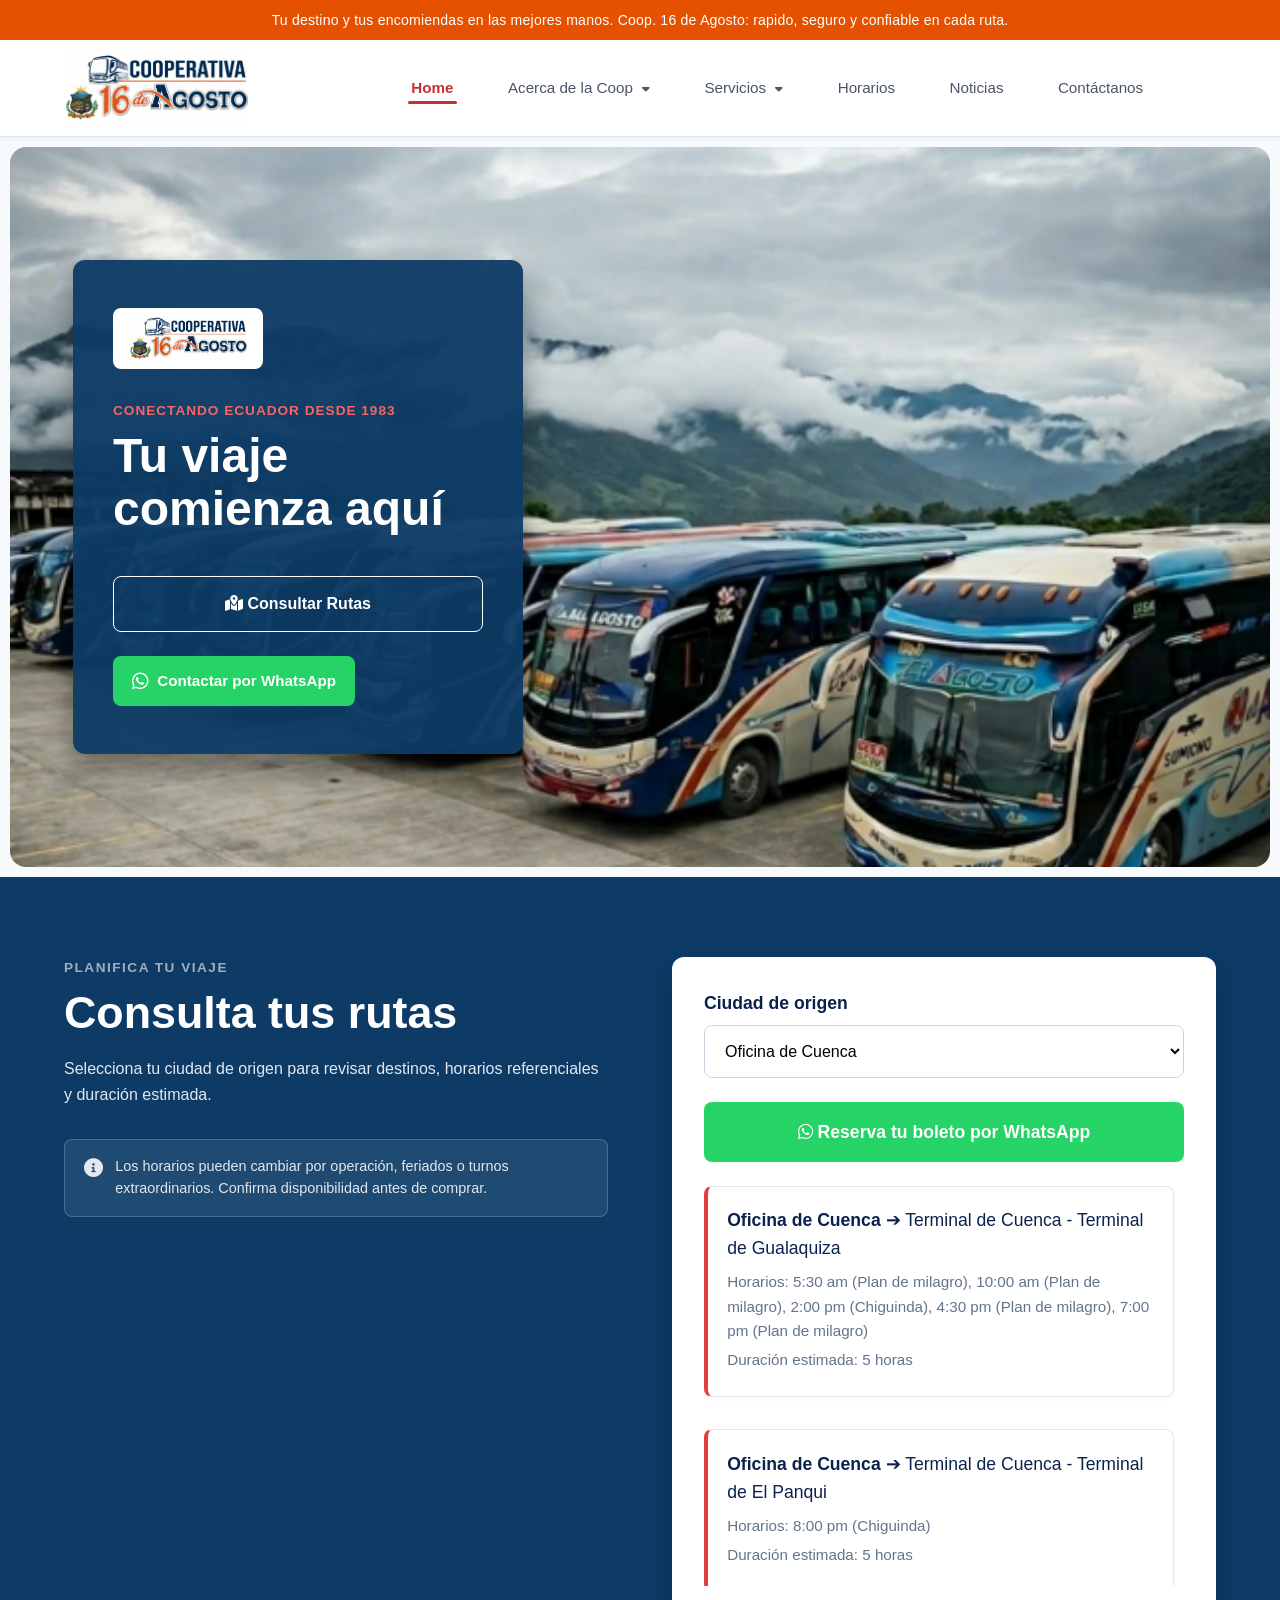
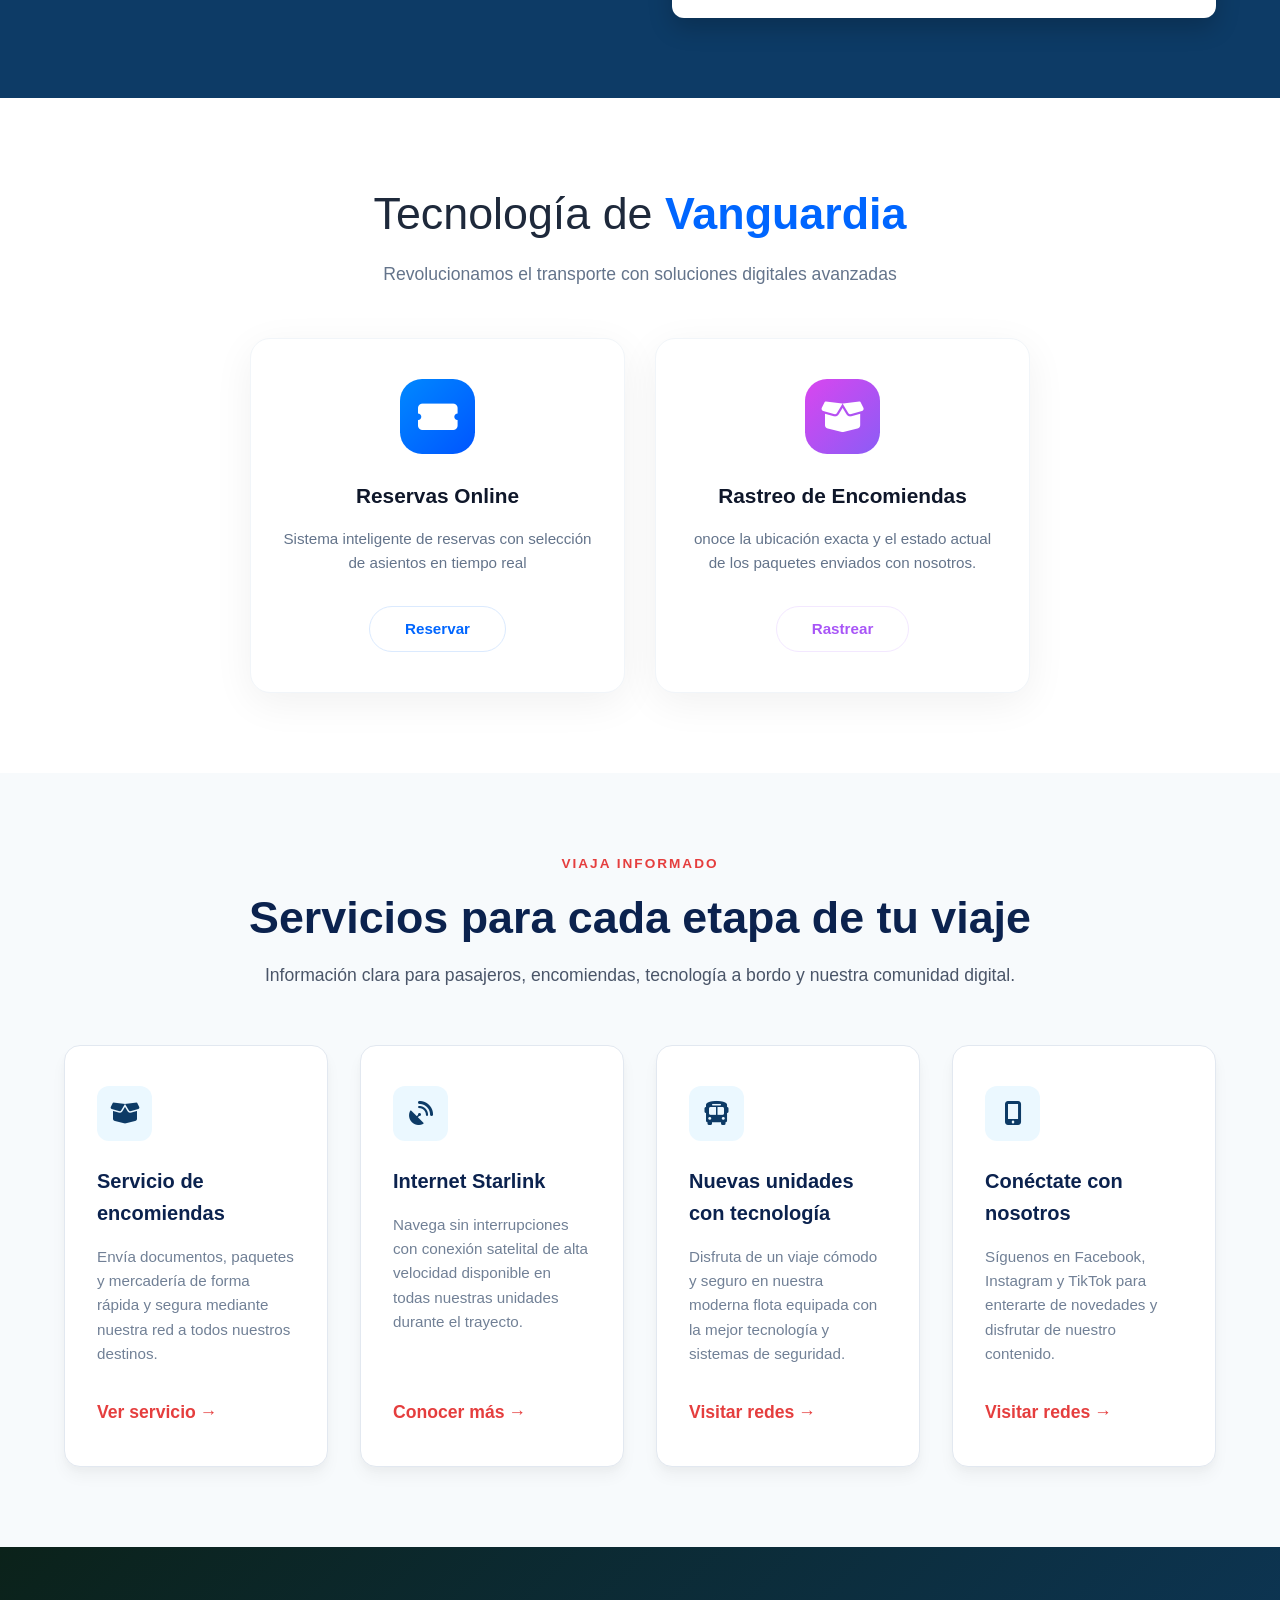
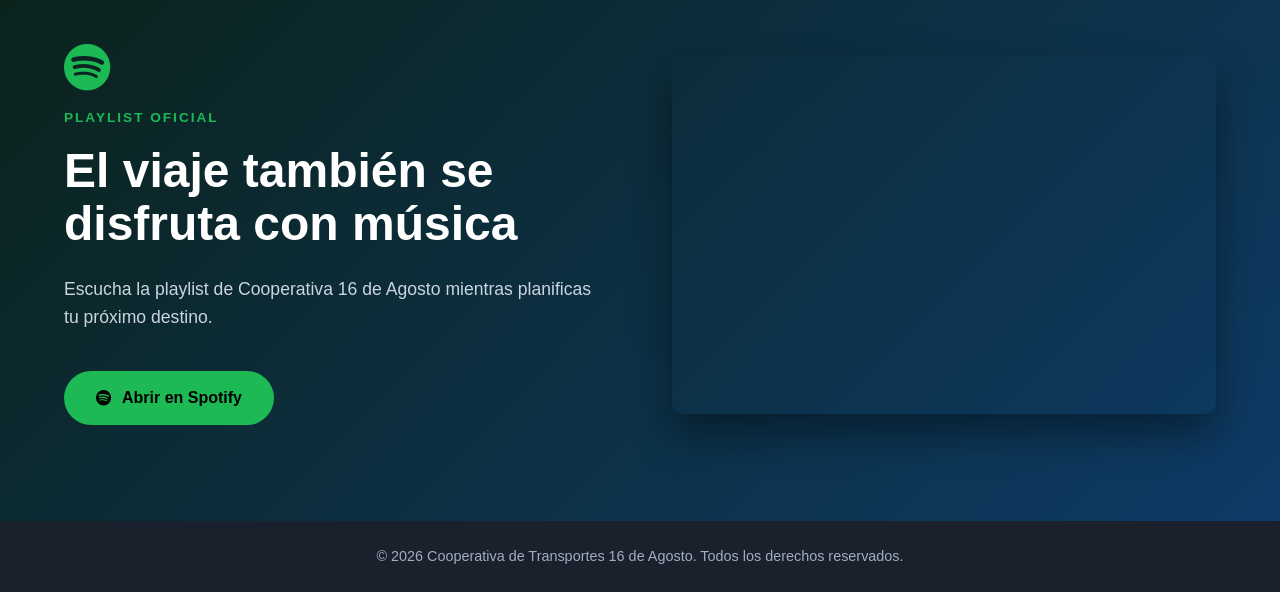
==== commit 44916fa6: "Agregando seccion Tecnologia de Vanguardia" ====
--- a/index.html
+++ b/index.html
@@ -52,6 +52,7 @@
               <a href="#">Servicios <i class="fa-solid fa-caret-down" style="font-size: 0.8em; margin-left: 5px;"></i></a>
               <ul class="sub-menu">
                 <li><a href="encomiendas.html">Encomiendas</a></li>
+                <li><a href="rastreodeencomiendas.html">Rastreo de Encomiendas</a></li>
               </ul>
             </li>
 
@@ -277,6 +278,48 @@
   </section>
 
 
+<!-- ================= SECCIÓN TECNOLOGÍA DE VANGUARDIA ================= -->
+  <section class="seccion-tecnologia">
+    <div class="contenedor">
+      <div class="cabecera-tecnologia">
+        <h2>Tecnología de <span class="destacado-azul">Vanguardia</span></h2>
+        <p>Revolucionamos el transporte con soluciones digitales avanzadas</p>
+      </div>
+
+      <!-- Ajustado para centrar perfectamente las 2 tarjetas -->
+      <div class="grid-tecnologia" style="max-width: 800px; margin: 0 auto;">
+        
+        <!-- Tarjeta 1: Reservas (Botón en espera) -->
+        <div class="tarjeta-tech">
+          <div class="icono-tech icono-azul">
+            <i class="fa-solid fa-ticket-simple"></i>
+          </div>
+          <h3>Reservas Online</h3>
+          <p>Sistema inteligente de reservas con selección de asientos en tiempo real</p>
+          <!-- El enlace está vacío (href="#") para que lo conectes después -->
+          <a href="#" class="btn-tech btn-azul">Reservar</a>
+        </div>
+
+        <!-- Tarjeta 2: Rastreo (CONECTADO A TU PÁGINA) -->
+        <div class="tarjeta-tech">
+          <div class="icono-tech icono-morado">
+            <i class="fa-solid fa-box-open"></i>
+          </div>
+          <h3>Rastreo de Encomiendas</h3>
+          <p>onoce la ubicación exacta y el estado actual de los paquetes enviados con nosotros.</p>
+          <a href="rastreodeencomiendas.html" class="btn-tech btn-morado">Rastrear</a>
+        </div>
+        
+      </div>
+    </div>
+  </section>
+
+
+
+
+
+
+
 
 
  <!-- ================= SECCIÓN SERVICIOS (VIAJA INFORMADO) ================= -->
--- a/styles.css
+++ b/styles.css
@@ -1675,6 +1675,151 @@
 }
 
 
+/* ================= TECNOLOGÍA DE VANGUARDIA ================= */
+.seccion-tecnologia {
+  padding: 80px 0;
+  background-color: #ffffff;
+  text-align: center;
+}
+
+.cabecera-tecnologia {
+  margin-bottom: 50px;
+}
+
+.cabecera-tecnologia h2 {
+  font-size: 2.8rem;
+  color: #1e293b;
+  font-weight: 400; /* Letra fina para "Tecnología de" */
+  margin-bottom: 10px;
+}
+
+.cabecera-tecnologia .destacado-azul {
+  color: #0066ff; /* Azul vibrante para "Vanguardia" */
+  font-weight: 700;
+}
+
+.cabecera-tecnologia p {
+  color: #64748b;
+  font-size: 1.1rem;
+}
+
+.grid-tecnologia {
+  display: grid;
+  grid-template-columns: repeat(auto-fit, minmax(280px, 1fr));
+  gap: 30px;
+  padding: 0 10px;
+}
+
+.tarjeta-tech {
+  background: white;
+  border-radius: 20px;
+  padding: 40px 30px;
+  box-shadow: 0 10px 40px rgba(0,0,0,0.06); /* Sombra suave como en la foto */
+  transition: transform 0.3s ease, box-shadow 0.3s ease;
+  display: flex;
+  flex-direction: column;
+  align-items: center;
+  border: 1px solid #f1f5f9;
+}
+
+.tarjeta-tech:hover {
+  transform: translateY(-8px);
+  box-shadow: 0 15px 50px rgba(0,0,0,0.12);
+}
+
+.icono-tech {
+  width: 75px;
+  height: 75px;
+  border-radius: 22px;
+  display: flex;
+  justify-content: center;
+  align-items: center;
+  font-size: 2.2rem;
+  color: white;
+  margin-bottom: 25px;
+}
+
+/* Colores y degradados de los iconos */
+.icono-azul { background: linear-gradient(135deg, #0088ff, #0055ff); }
+.icono-morado { background: linear-gradient(135deg, #d946ef, #8b5cf6); }
+.icono-naranja { background: linear-gradient(135deg, #f97316, #f43f5e); }
+
+.tarjeta-tech h3 {
+  font-size: 1.3rem;
+  color: #0f172a;
+  margin-bottom: 15px;
+  font-weight: 700;
+}
+
+.tarjeta-tech p {
+  color: #64748b;
+  font-size: 0.95rem;
+  line-height: 1.6;
+  margin-bottom: 30px;
+  flex-grow: 1;
+}
+
+/* Diseño de los botones huecos */
+.btn-tech {
+  padding: 10px 35px;
+  border-radius: 50px;
+  font-weight: 600;
+  text-decoration: none;
+  font-size: 0.95rem;
+  transition: all 0.3s ease;
+  background: transparent;
+}
+
+.btn-azul {
+  color: #0066ff;
+  border: 1.5px solid #dbeafe;
+}
+.btn-azul:hover {
+  background: #0066ff;
+  color: white;
+  border-color: #0066ff;
+}
+
+.btn-morado {
+  color: #a855f7;
+  border: 1.5px solid #f3e8ff;
+}
+.btn-morado:hover {
+  background: #a855f7;
+  color: white;
+  border-color: #a855f7;
+}
+
+.btn-naranja {
+  color: #ea580c;
+  border: 1.5px solid #ffedd5;
+}
+.btn-naranja:hover {
+  background: #ea580c;
+  color: white;
+  border-color: #ea580c;
+}
+
+
+
+
+
+
+
+
+
+
+
+
+
+
+
+
+
+
+
+
+
 
 /* =========================================
    ADAPTACIÓN PARA CELULARES (MÓVILES)
@@ -1966,7 +2111,4 @@
     margin-bottom: 10px !important;
   }
 
-
-
-
-}
+}
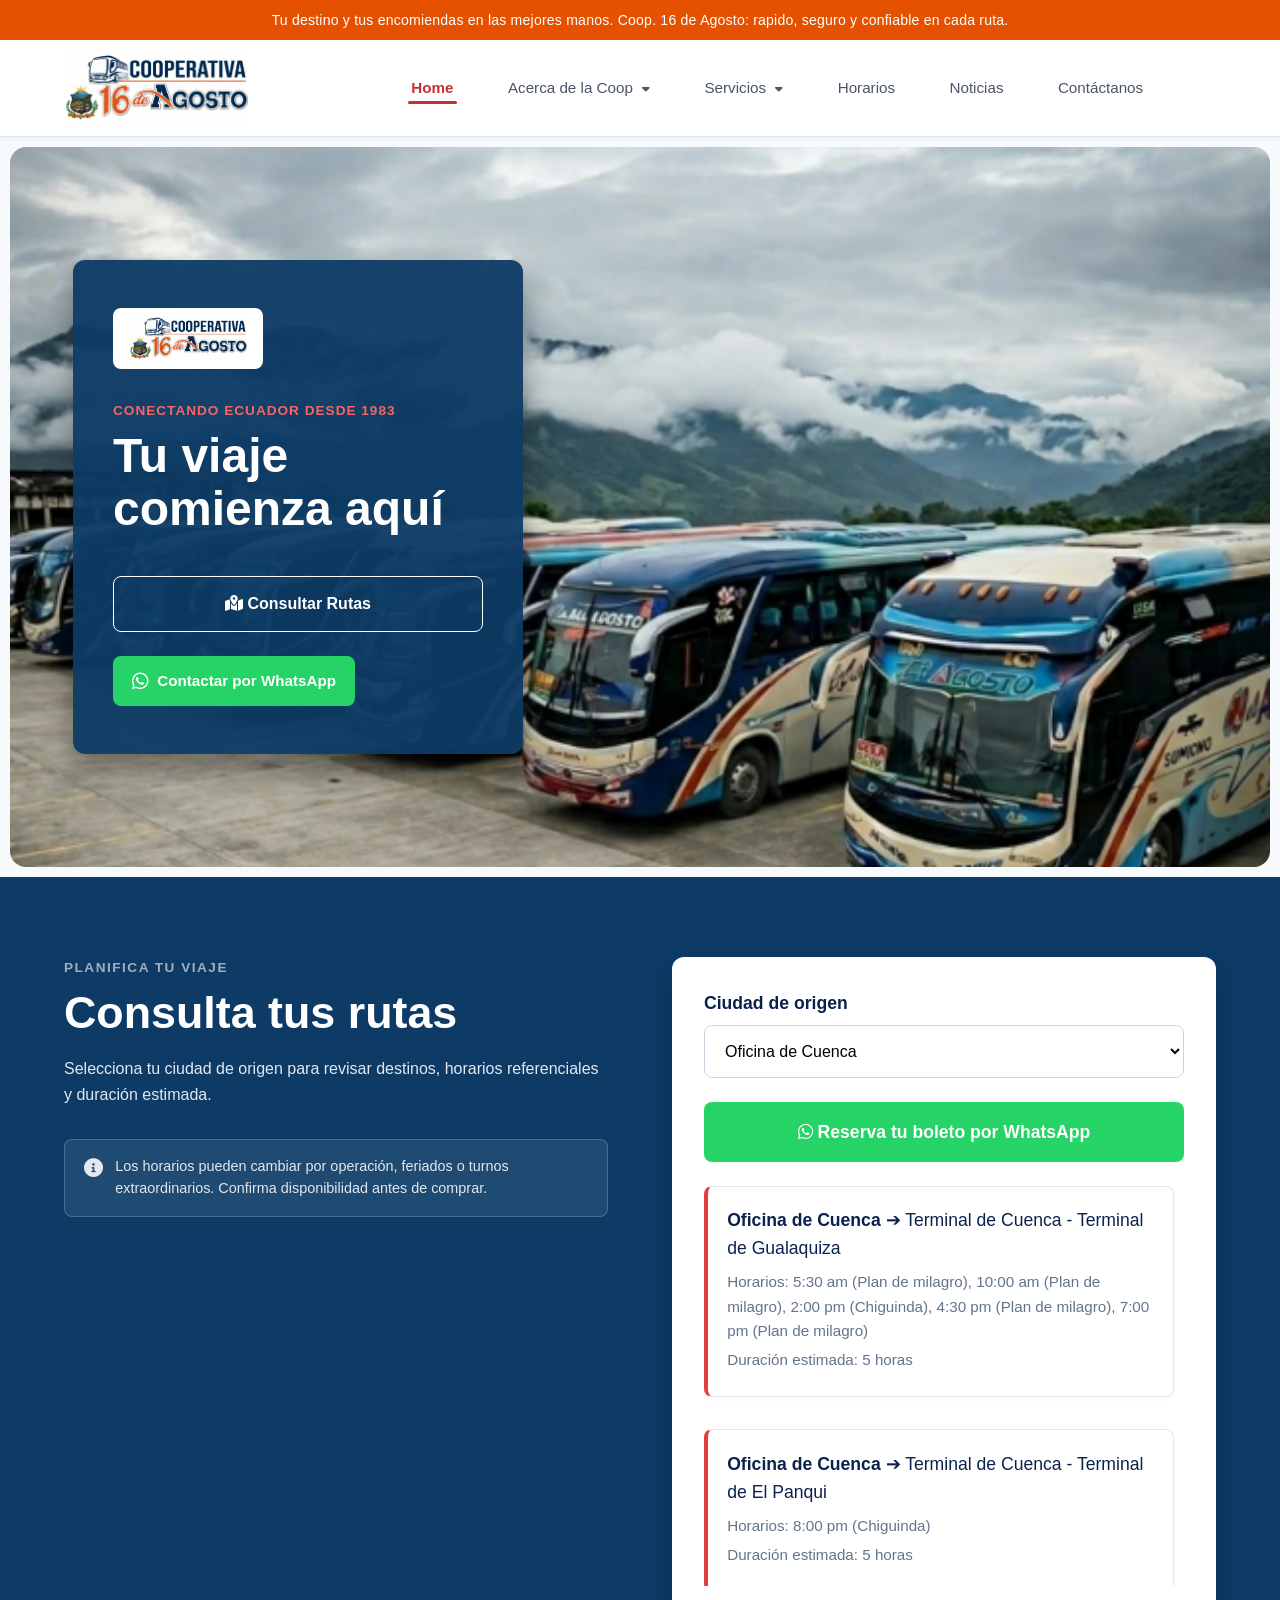
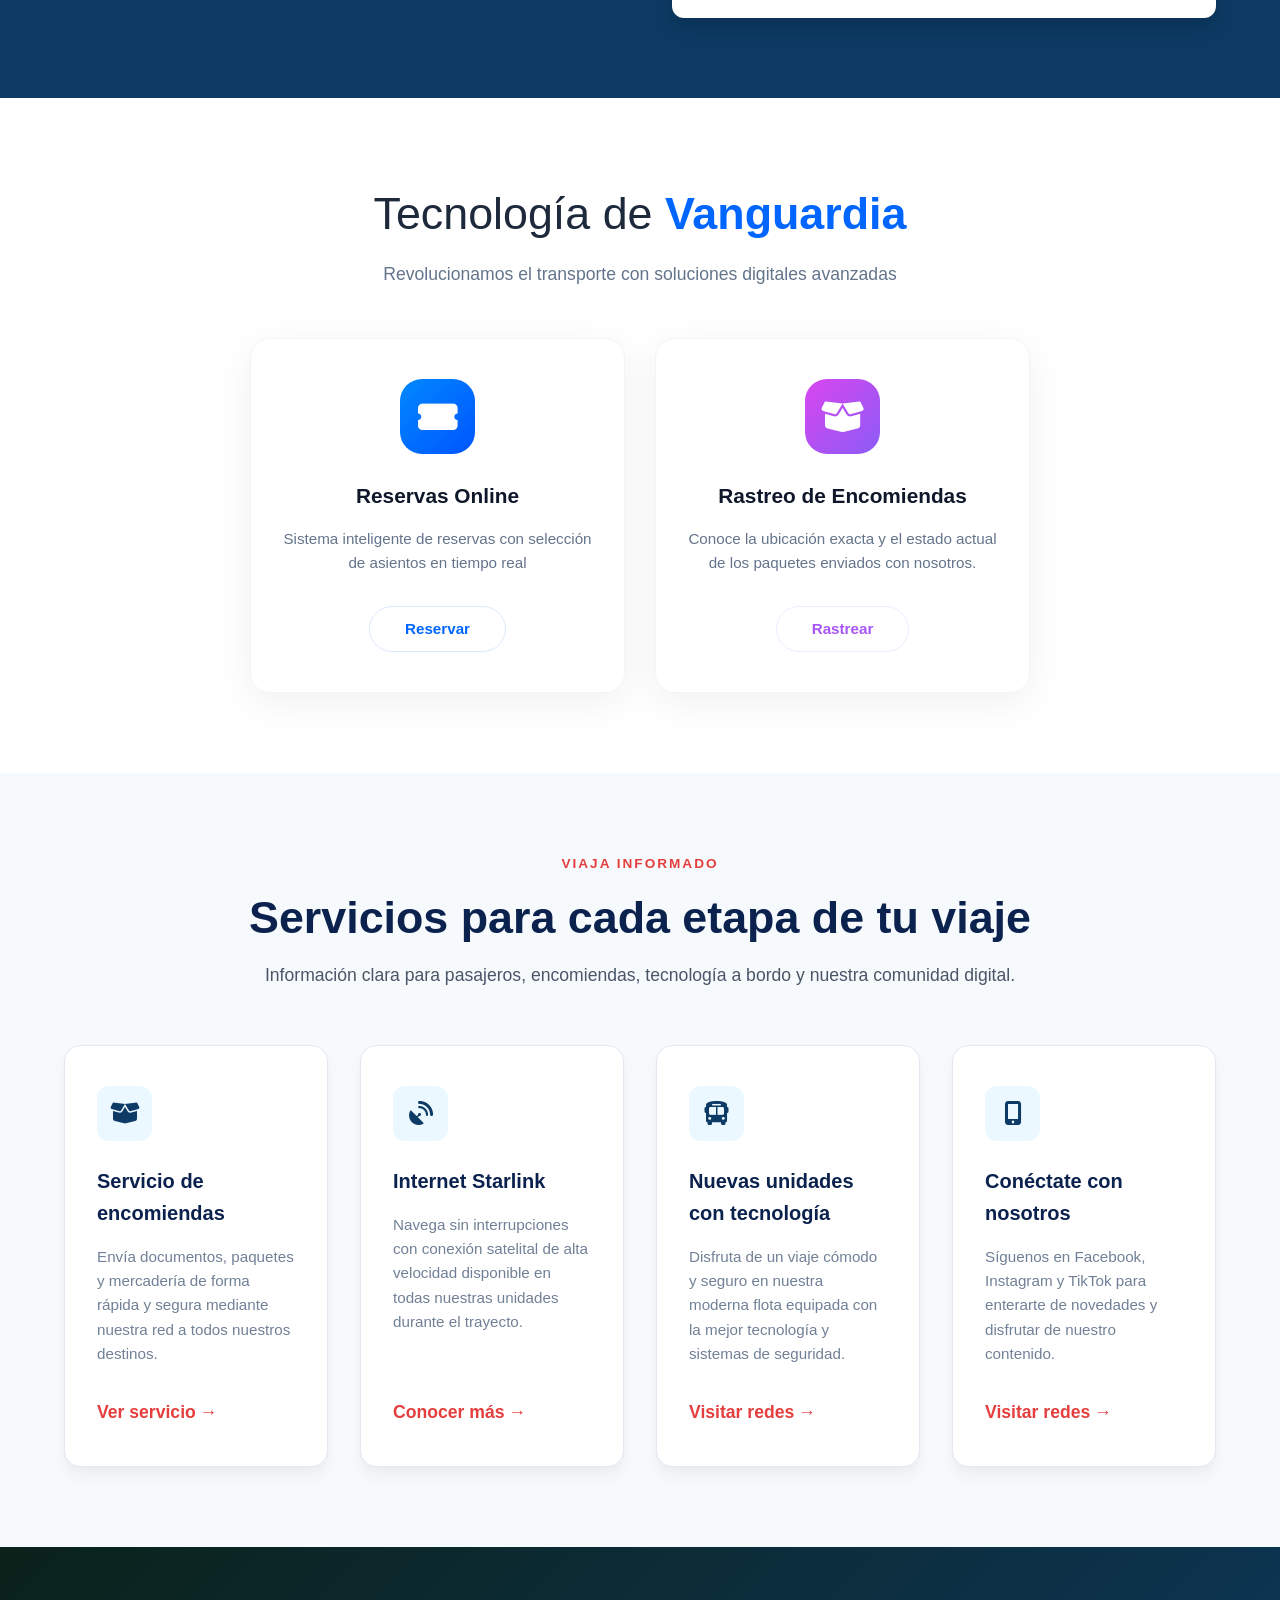
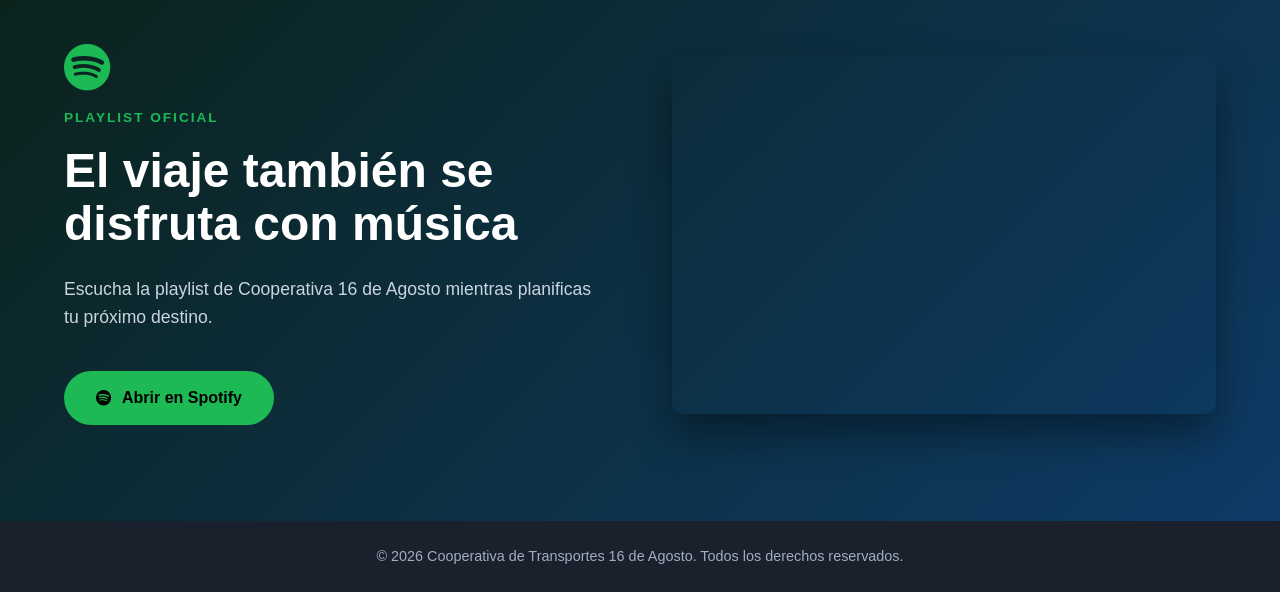
==== commit 0dd468d3: "Agregando seccion Tecnologia de Vanguardia" ====
--- a/index.html
+++ b/index.html
@@ -306,7 +306,7 @@
             <i class="fa-solid fa-box-open"></i>
           </div>
           <h3>Rastreo de Encomiendas</h3>
-          <p>onoce la ubicación exacta y el estado actual de los paquetes enviados con nosotros.</p>
+          <p>Conoce la ubicación exacta y el estado actual de los paquetes enviados con nosotros.</p>
           <a href="rastreodeencomiendas.html" class="btn-tech btn-morado">Rastrear</a>
         </div>
         
